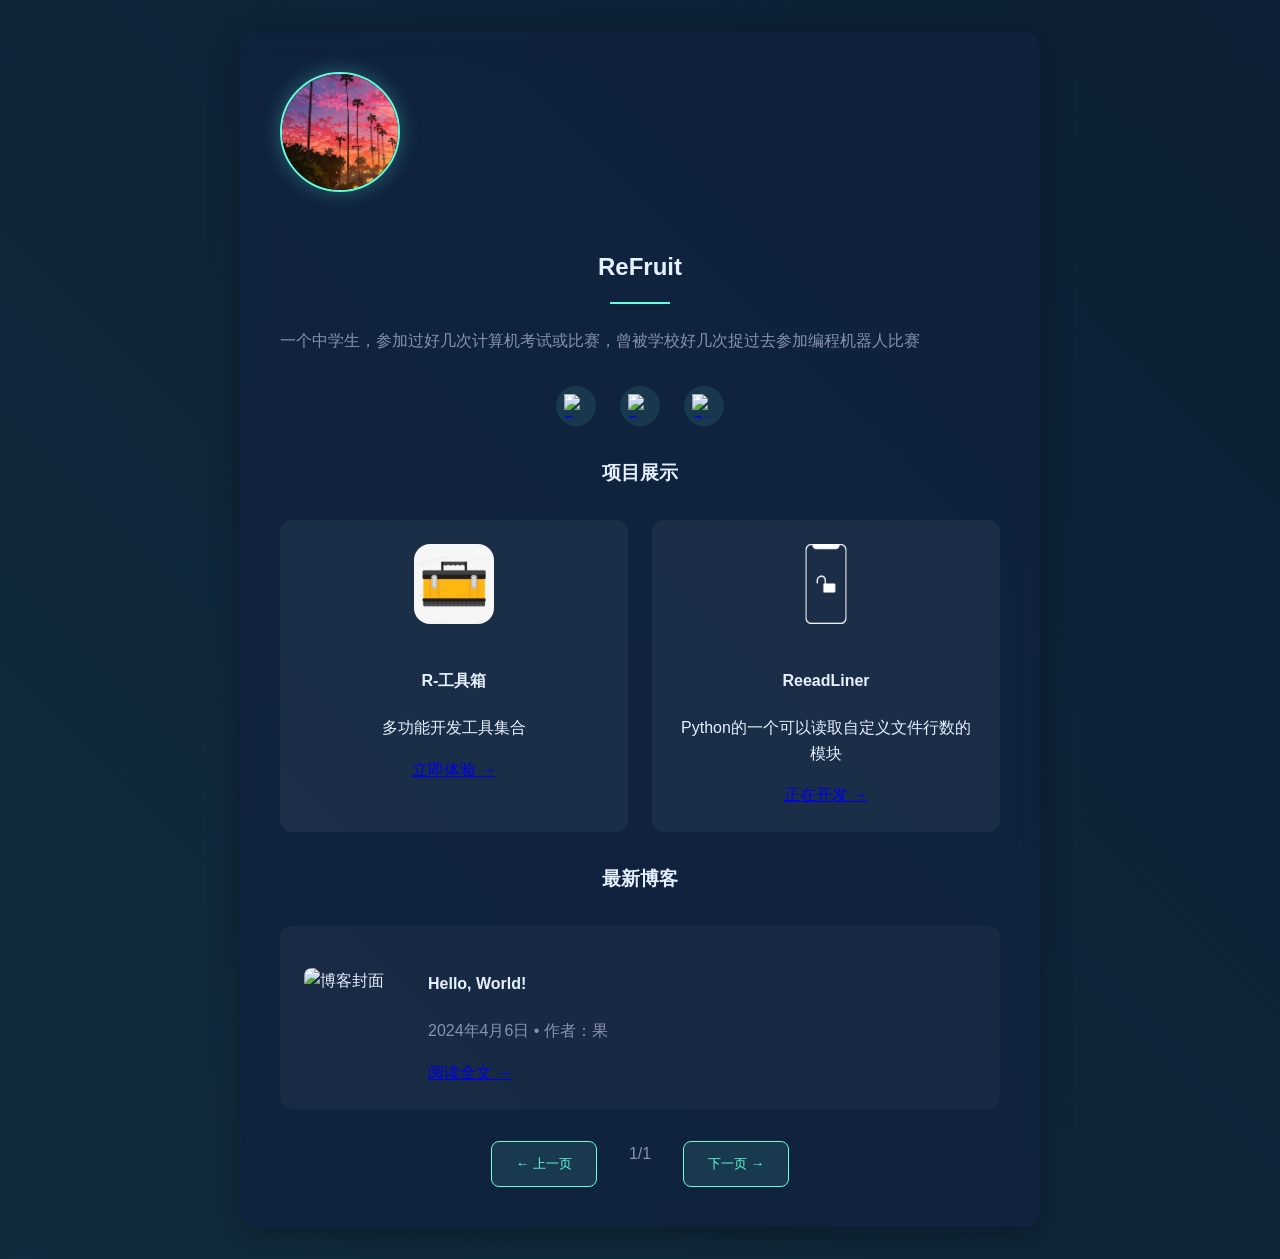
==== index.html @ 93308a5c "更新" ====
<!DOCTYPE html>
<html lang="zh">
<head>
    <meta charset="UTF-8">
    <meta name="viewport" content="width=device-width, initial-scale=1.0">
    <meta name="msvalidate.01" content="4A3F54712F39CA051D17E1973FB6A80A">
    <title>果的个人主页</title>
    
    <style>
        :root {
            --primary-color: #64ffda;
            --bg-color: #0a192f;
            --card-bg: rgba(17, 34, 64, 0.8);
            --text-primary: #e6f1ff;
            --text-secondary: #8892b0;
        }

        * {
            box-sizing: border-box;
            transition: all 0.3s ease;
        }

        body {
            margin: 0;
            min-height: 100vh;
            font-family: 'Noto Sans SC', sans-serif;
            background: var(--bg-color);
            color: var(--text-primary);
            line-height: 1.6;
            overflow-x: hidden;
        }

        .container {
            position: relative;
            min-height: 100vh;
            padding: 2rem;
            display: flex;
            justify-content: center;
            align-items: center;
        }

        .container::before {
            content: '';
            position: fixed;
            top: -50%;
            left: -50%;
            width: 200%;
            height: 200%;
            background: linear-gradient(45deg, 
                rgba(100,255,218,0.1) 0%, 
                rgba(100,255,218,0.05) 50%, 
                rgba(17,34,64,0.1) 100%);
            z-index: -1;
            animation: gradientRotate 20s linear infinite;
        }

        @keyframes gradientRotate {
            100% { transform: rotate(360deg); }
        }

        .content {
            background: var(--card-bg);
            backdrop-filter: blur(12px);
            border-radius: 16px;
            padding: 2.5rem;
            max-width: 800px;
            width: 100%;
            box-shadow: 0 8px 32px rgba(0,0,0,0.3);
            transform: translateY(0);
            opacity: 1;
            animation: contentEnter 0.6s cubic-bezier(0.4, 0, 0.2, 1);
        }

        @keyframes contentEnter {
            0% { transform: translateY(20px); opacity: 0; }
            100% { transform: translateY(0); opacity: 1; }
        }

        .logo {
            width: 120px;
            height: 120px;
            border-radius: 50%;
            margin: 0 auto 1.5rem;
            border: 2px solid var(--primary-color);
            box-shadow: 0 0 20px rgba(100,255,218,0.3);
            object-fit: cover;
        }

        h1, h2, h3 {
            text-align: center;
            margin: 1.5rem 0;
            font-weight: 700;
            position: relative;
        }

        h2::after {
            content: '';
            display: block;
            width: 60px;
            height: 2px;
            background: var(--primary-color);
            margin: 1rem auto;
        }

        .link-div {
            display: flex;
            justify-content: center;
            gap: 1.5rem;
            margin: 2rem 0;
        }

        .social-link {
            width: 40px;
            height: 40px;
            border-radius: 50%;
            background: rgba(100,255,218,0.1);
            display: flex;
            align-items: center;
            justify-content: center;
            position: relative;
            overflow: hidden;
        }

        .social-link:hover {
            transform: translateY(-3px);
            box-shadow: 0 4px 12px rgba(100,255,218,0.3);
        }

        .project-grid {
            display: grid;
            grid-template-columns: repeat(auto-fit, minmax(240px, 1fr));
            gap: 1.5rem;
            margin: 2rem 0;
        }

        .project-card {
            background: rgba(255,255,255,0.05);
            border-radius: 12px;
            padding: 1.5rem;
            text-align: center;
            position: relative;
            overflow: hidden;
        }

        .project-card:hover {
            transform: translateY(-5px);
            background: rgba(100,255,218,0.05);
        }

        .project-logo {
            width: 80px;
            height: 80px;
            border-radius: 16px;
            margin-bottom: 1rem;
            object-fit: cover;
        }

        .blog-container {
            display: grid;
            gap: 1.5rem;
            margin: 2rem 0;
        }

        .blog-card {
            background: rgba(255,255,255,0.03);
            border-radius: 12px;
            padding: 1.5rem;
            display: flex;
            gap: 1.5rem;
            align-items: center;
        }

        .blog-card:hover {
            transform: translateX(10px);
        }

        .pagination {
            display: flex;
            justify-content: center;
            gap: 1rem;
            margin-top: 2rem;
        }

        .page-btn {
            padding: 0.8rem 1.5rem;
            background: rgba(100,255,218,0.1);
            border: 1px solid var(--primary-color);
            border-radius: 8px;
            color: var(--primary-color);
            cursor: pointer;
        }

        .page-btn:hover:not(:disabled) {
            background: var(--primary-color);
            color: var(--bg-color);
        }

        @media (max-width: 768px) {
            .container {
                padding: 1rem;
            }
            
            .content {
                padding: 1.5rem;
            }
            
            .project-grid {
                grid-template-columns: 1fr;
            }
            
            .blog-card {
                flex-direction: column;
            }
        }
    </style>
</head>
<body>
<div class="container">
    <div class="content">
        <img class="logo" src="img1.png" alt="个人头像">
        <h2>ReFruit</h2>
        <p class="text-center" style="color: var(--text-secondary);">一个中学生，参加过好几次计算机考试或比赛，曾被学校好几次捉过去参加编程机器人比赛</p>
        
        <div class="link-div">
            <a href="https://space.bilibili.com/3494376982448554" target="_blank" rel="noopener noreferrer" class="social-link">
                <img src="https://www.bilibili.com/favicon.ico" alt="B站" style="width:24px;height:24px;">
            </a>
            <a href="https://space.bilibili.com/3494376982448554" target="_blank" rel="noopener noreferrer" class="social-link">
                <img src="https://www.bilibili.com/favicon.ico" alt="B站" style="width:24px;height:24px;">
            </a>
            <a href="https://gitee.com/pipa3288582557" target="_blank" rel="noopener noreferrer" class="social-link">
                <img src="http://classfruit.cn/image/gitee.png" alt="Gitee" style="width:24px;height:24px;">
            </a>
        </div>

        <h3>项目展示</h3>
        <div class="project-grid">
            <div class="project-card">
                <img class="project-logo" src="image/toolbox.jpg" alt="R-工具箱">
                <h4>R-工具箱</h4>
                <p>多功能开发工具集合</p>
                <a href="https://r-toolbox.rth1.xyz/" target="_blank" rel="noopener noreferrer" class="project-link">立即体验 →</a>
            </div>
            <!-- 重复其他项目卡片 -->
            <div class="project-card">
                <img class="project-logo" src="image/刷机解锁.png" alt="玩机">
                <h4>ReeadLiner</h4>
                <p>Python的一个可以读取自定义文件行数的模块</p>
                <a href="#" target="_blank" rel="noopener noreferrer" class="project-link">正在开发 →</a>
            </div>
        </div>

        <h3>最新博客</h3>
        <div class="blog-container">
            <div class="blog-card">
                <img src="PC_Bundle_Deluxe_Desktop.avif" alt="博客封面" style="width:100px;height:100px;border-radius:8px;">
                <div>
                    <h4>Hello, World!</h4>
                    <p style="color: var(--text-secondary);">2024年4月6日 • 作者：果</p>
                    <a href="#" class="read-more">阅读全文 →</a>
                </div>
            </div>
            <!-- 重复其他博客卡片 -->
        </div>

        <div class="pagination">
            <button class="page-btn" onclick="prevPage()">← 上一页</button>
            <span id="pageIndicator" style="color: var(--text-secondary); padding: 0 1rem;">1/3</span>
            <button class="page-btn" onclick="nextPage()">下一页 →</button>
        </div>
    </div>
</div>

<script>
    // 动态内容加载
    const projects = [
        {name: "R-工具箱", desc: "多功能开发工具集合", logo: "image/toolbox.jpg", link: "https://r-toolbox.rth1.xyz/"},
        // 其他项目数据
    ];

    const blogs = [
        {title: "Hello, World!", date: "2024/4/6", cover: "PC_Bundle_Deluxe_Desktop.avif"},
        // 其他博客数据
    ];

    // 分页逻辑优化
    let currentPage = 1;
    const itemsPerPage = 3;

    function updatePagination() {
        const totalPages = Math.ceil(blogs.length / itemsPerPage);
        document.getElementById('pageIndicator').textContent = `${currentPage}/${totalPages}`;
        // 动态更新显示内容
    }

    // 初始化
    document.addEventListener('DOMContentLoaded', () => {
        // 动态生成项目卡片和博客内容
        updatePagination();
    });

    // 交互增强
    document.querySelectorAll('a').forEach(link => {
        link.addEventListener('mouseover', () => {
            link.style.transform = 'translateX(5px)';
        });
        link.addEventListener('mouseout', () => {
            link.style.transform = 'none';
        });
    });
</script>
</body>
</html>
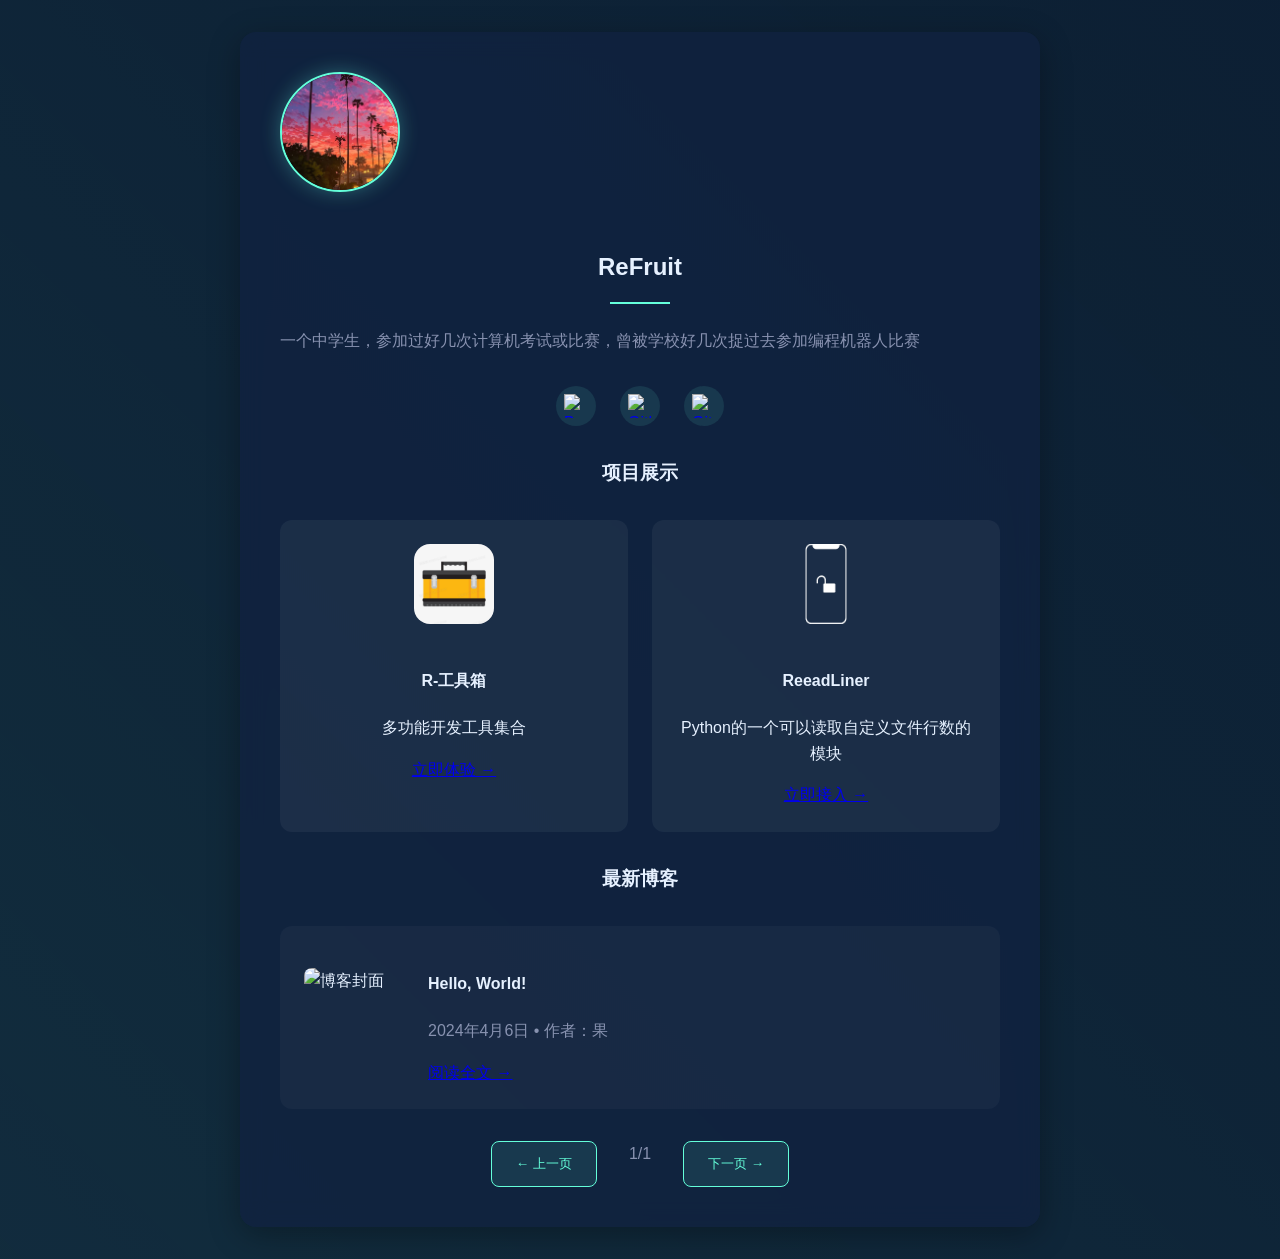
==== commit a6c00ac8: "跟新" ====
--- a/index.html
+++ b/index.html
@@ -225,8 +225,8 @@
             <a href="https://space.bilibili.com/3494376982448554" target="_blank" rel="noopener noreferrer" class="social-link">
                 <img src="https://www.bilibili.com/favicon.ico" alt="B站" style="width:24px;height:24px;">
             </a>
-            <a href="https://space.bilibili.com/3494376982448554" target="_blank" rel="noopener noreferrer" class="social-link">
-                <img src="https://www.bilibili.com/favicon.ico" alt="B站" style="width:24px;height:24px;">
+            <a href="https://github.com/fruit0730" target="_blank" rel="noopener noreferrer" class="social-link">
+                <img src="https://ts3.tc.mm.bing.net/th/id/ODF.bYAvaN8MCaSZfP0o7q_Z_w?w=32&h=32&qlt=90&pcl=fffffc&o=6&pid=1.2" alt="Github" style="width:24px;height:24px;">
             </a>
             <a href="https://gitee.com/pipa3288582557" target="_blank" rel="noopener noreferrer" class="social-link">
                 <img src="http://classfruit.cn/image/gitee.png" alt="Gitee" style="width:24px;height:24px;">
@@ -246,7 +246,7 @@
                 <img class="project-logo" src="image/刷机解锁.png" alt="玩机">
                 <h4>ReeadLiner</h4>
                 <p>Python的一个可以读取自定义文件行数的模块</p>
-                <a href="#" target="_blank" rel="noopener noreferrer" class="project-link">正在开发 →</a>
+                <a href="https://github.com/fruit0730/ReadLiner" target="_blank" rel="noopener noreferrer" class="project-link">立即接入 →</a>
             </div>
         </div>
 
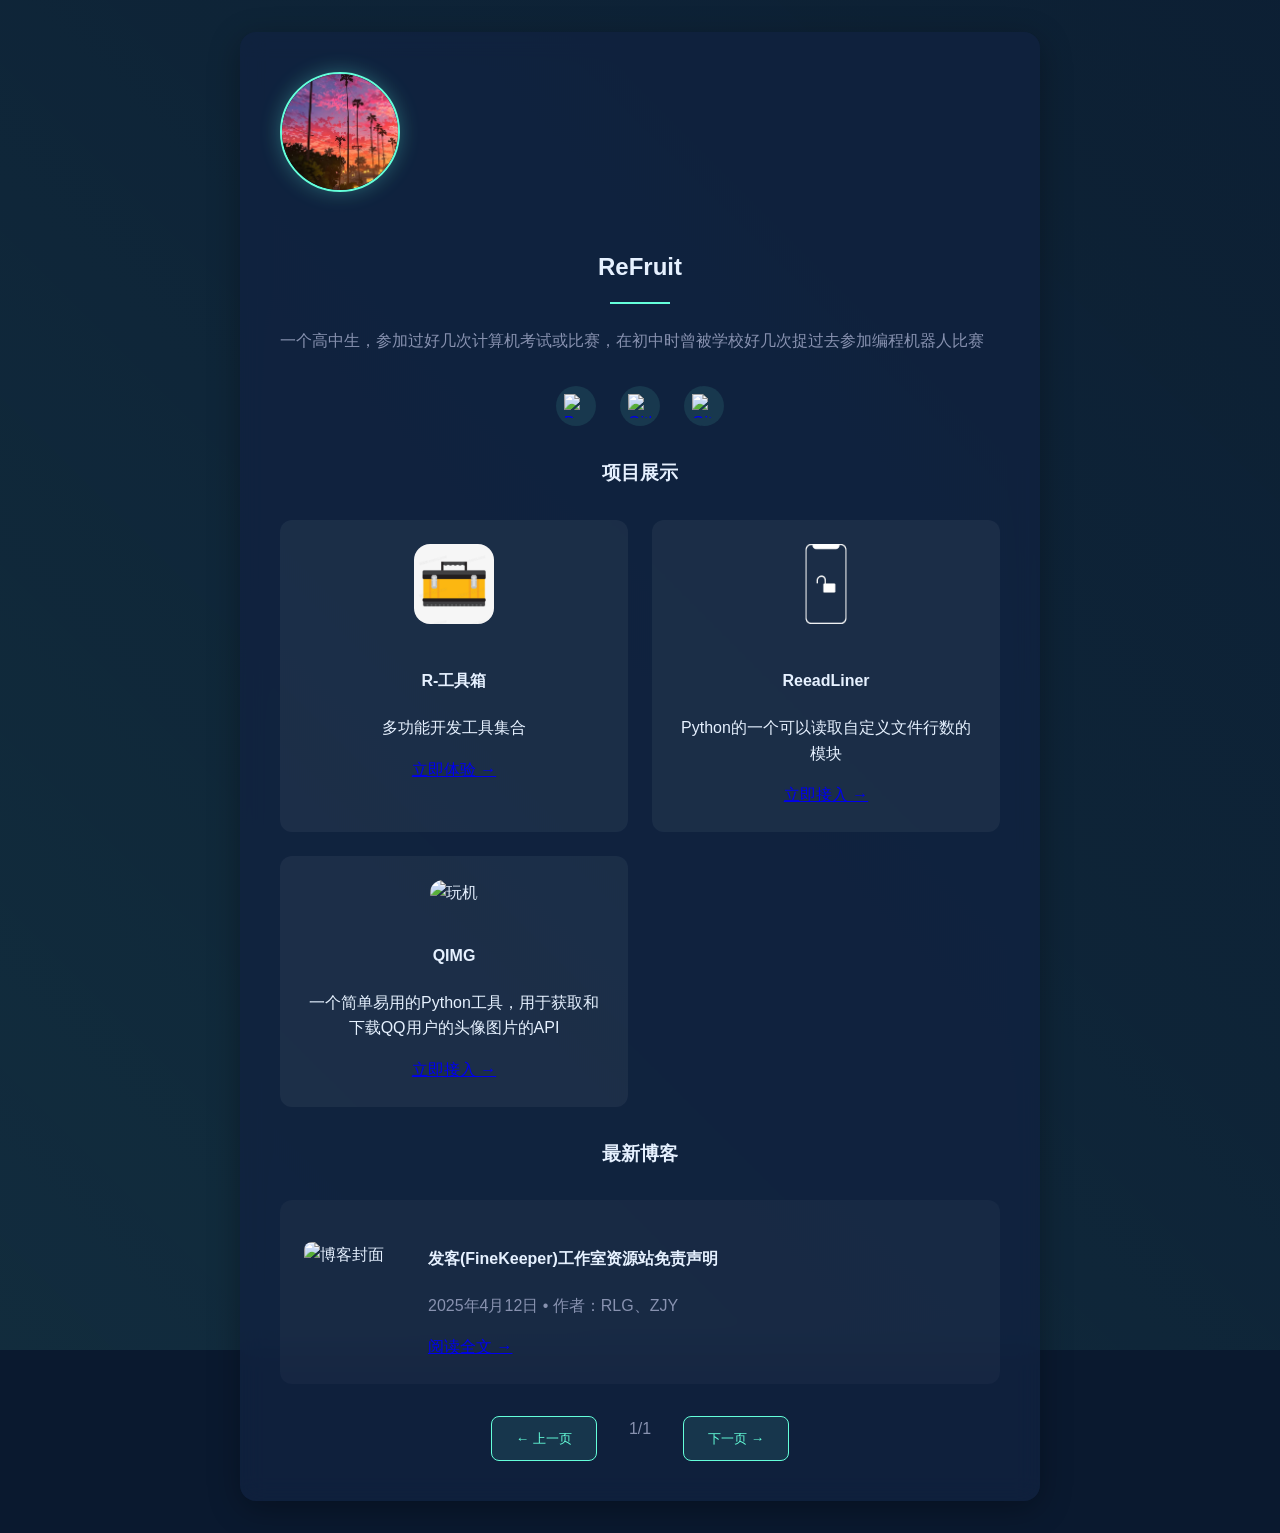
==== commit 3ef9a946: "更新" ====
--- a/index.html
+++ b/index.html
@@ -219,7 +219,7 @@
     <div class="content">
         <img class="logo" src="img1.png" alt="个人头像">
         <h2>ReFruit</h2>
-        <p class="text-center" style="color: var(--text-secondary);">一个中学生，参加过好几次计算机考试或比赛，曾被学校好几次捉过去参加编程机器人比赛</p>
+        <p class="text-center" style="color: var(--text-secondary);">一个高中生，参加过好几次计算机考试或比赛，在初中时曾被学校好几次捉过去参加编程机器人比赛</p>
         
         <div class="link-div">
             <a href="https://space.bilibili.com/3494376982448554" target="_blank" rel="noopener noreferrer" class="social-link">
@@ -248,6 +248,14 @@
                 <p>Python的一个可以读取自定义文件行数的模块</p>
                 <a href="https://github.com/fruit0730/ReadLiner" target="_blank" rel="noopener noreferrer" class="project-link">立即接入 →</a>
             </div>
+            <div class="project-card">
+                <img class="project-logo" src="image/QIMG.png" alt="玩机">
+                <h4>QIMG</h4>
+                <p>一个简单易用的Python工具，用于获取和下载QQ用户的头像图片的API</p>
+                <a href="https://github.com/fruit0730/QIMG/tree/master" target="_blank" rel="noopener noreferrer" class="project-link">立即接入 →</a>
+            </div>
+
+
         </div>
 
         <h3>最新博客</h3>
@@ -255,9 +263,9 @@
             <div class="blog-card">
                 <img src="PC_Bundle_Deluxe_Desktop.avif" alt="博客封面" style="width:100px;height:100px;border-radius:8px;">
                 <div>
-                    <h4>Hello, World!</h4>
-                    <p style="color: var(--text-secondary);">2024年4月6日 • 作者：果</p>
-                    <a href="#" class="read-more">阅读全文 →</a>
+                    <h4>发客(FineKeeper)工作室资源站免责声明</h4>
+                    <p style="color: var(--text-secondary);">2025年4月12日 • 作者：RLG、ZJY</p>
+                    <a href="blog/FineKeeperDisclaimer.html" class="read-more">阅读全文 →</a>
                 </div>
             </div>
             <!-- 重复其他博客卡片 -->
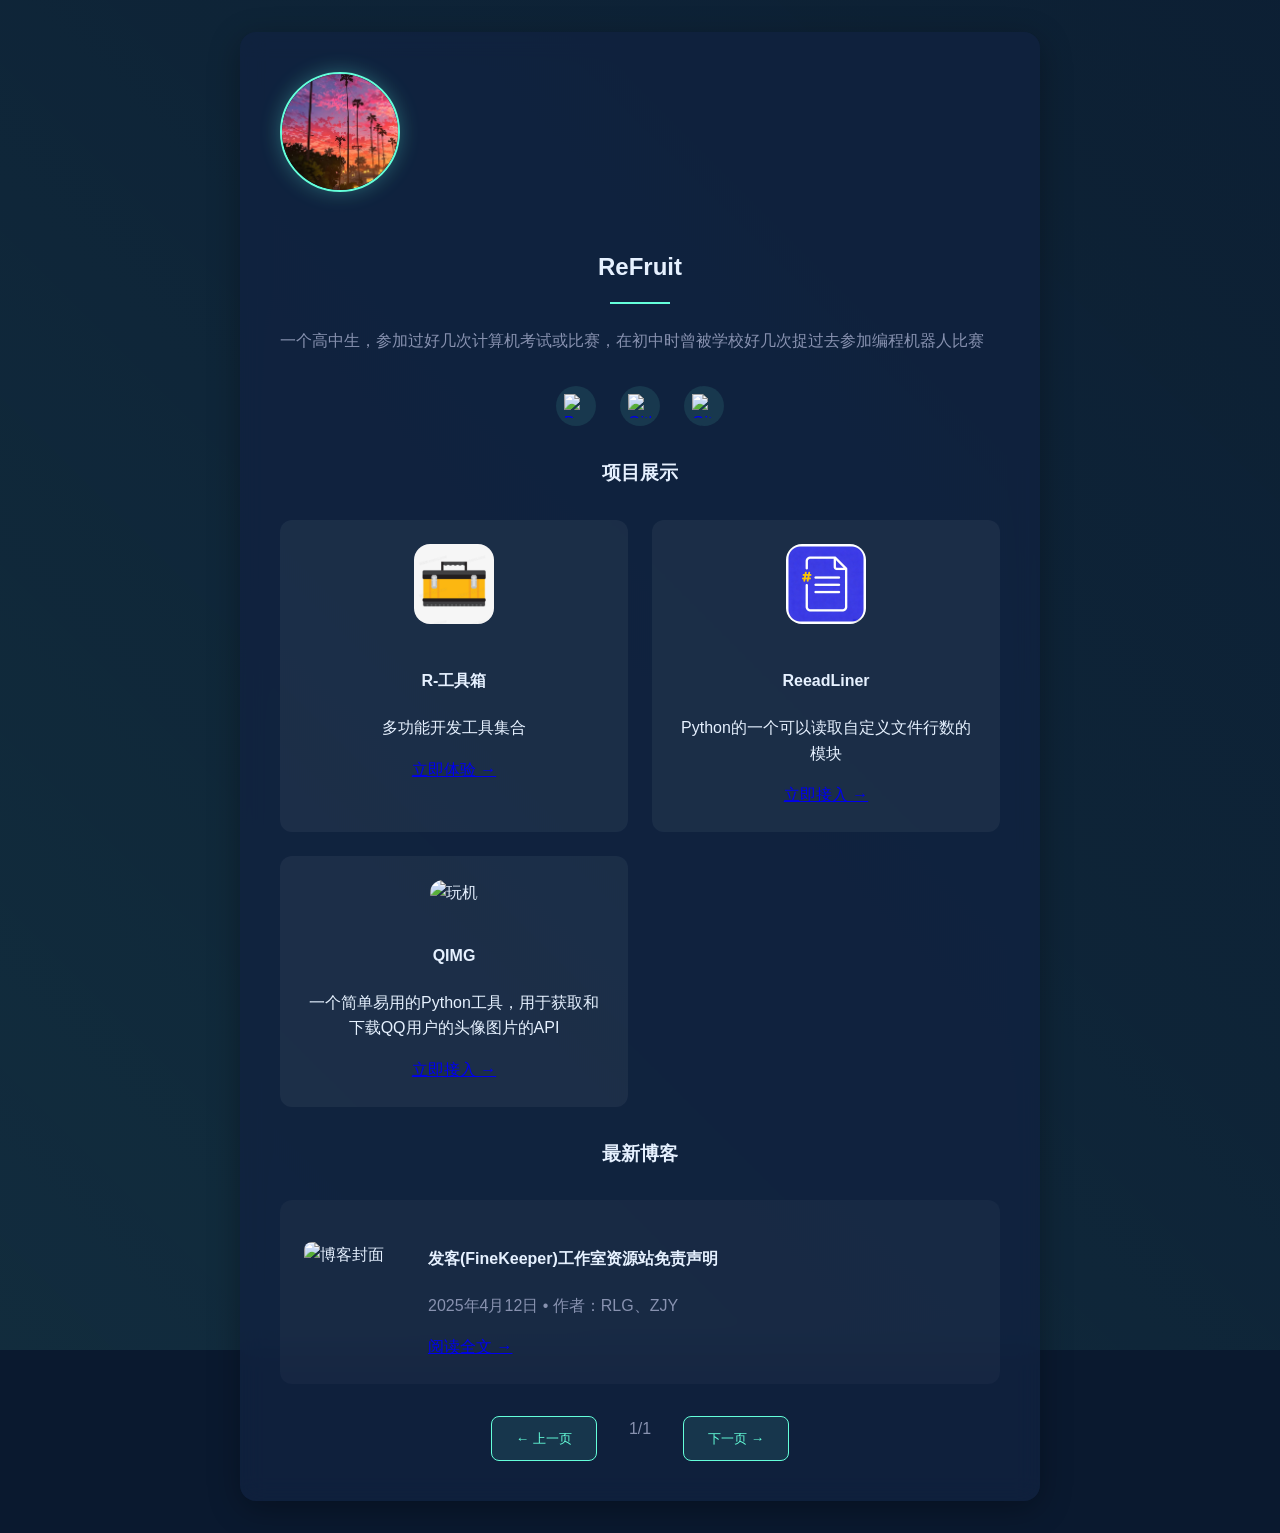
==== commit bfb7a461: "更新" ====
--- a/index.html
+++ b/index.html
@@ -243,7 +243,7 @@
             </div>
             <!-- 重复其他项目卡片 -->
             <div class="project-card">
-                <img class="project-logo" src="image/刷机解锁.png" alt="玩机">
+                <img class="project-logo" src="image/ReadLiner.png" alt="玩机">
                 <h4>ReeadLiner</h4>
                 <p>Python的一个可以读取自定义文件行数的模块</p>
                 <a href="https://github.com/fruit0730/ReadLiner" target="_blank" rel="noopener noreferrer" class="project-link">立即接入 →</a>
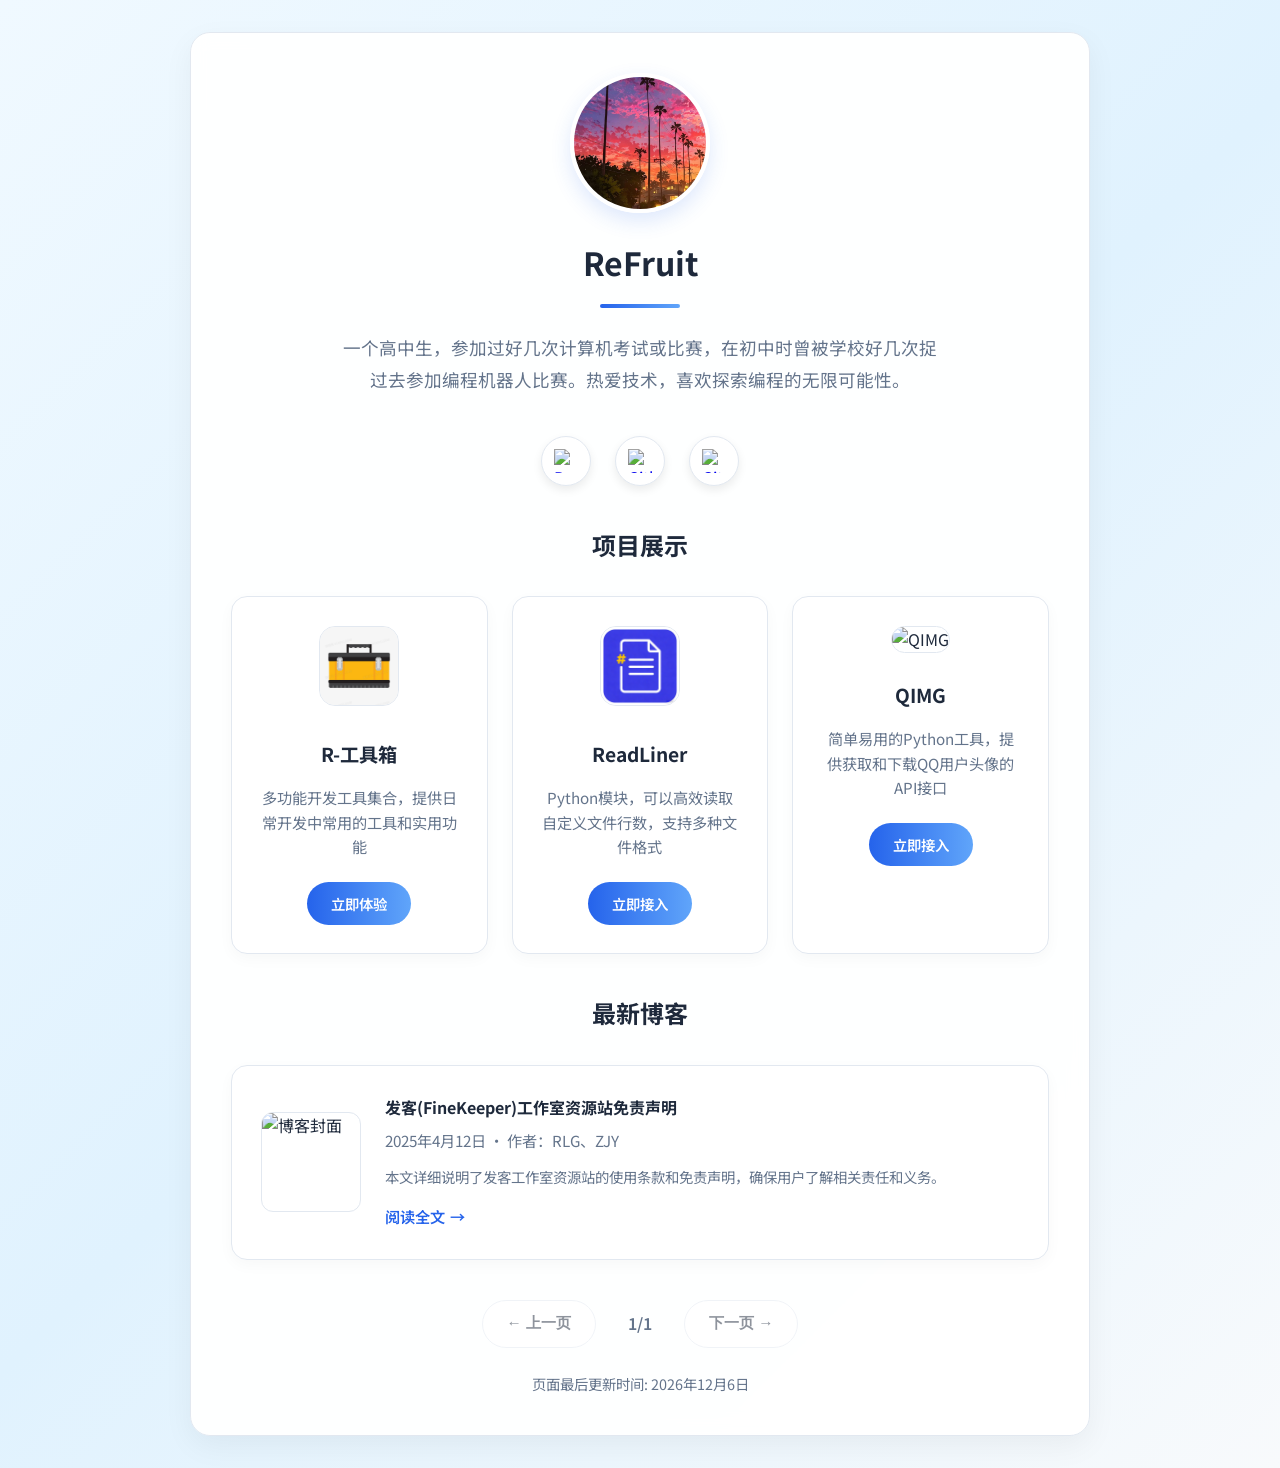
==== commit 341378a0: "大更新" ====
--- a/index.html
+++ b/index.html
@@ -6,13 +6,23 @@
     <meta name="msvalidate.01" content="4A3F54712F39CA051D17E1973FB6A80A">
     <title>果的个人主页</title>
     
+    <!-- 预加载关键资源 -->
+    <link rel="preload" href="https://fonts.googleapis.com/css2?family=Noto+Sans+SC:wght@400;500;600;700&display=swap" as="style">
+    <link rel="preconnect" href="https://fonts.gstatic.com" crossorigin>
+    
+    <!-- 内联关键CSS，避免阻塞渲染 -->
     <style>
         :root {
-            --primary-color: #64ffda;
-            --bg-color: #0a192f;
-            --card-bg: rgba(17, 34, 64, 0.8);
-            --text-primary: #e6f1ff;
-            --text-secondary: #8892b0;
+            --primary-color: #2563eb;
+            --primary-light: #60a5fa;
+            --bg-color: #f8fafc;
+            --card-bg: rgba(255, 255, 255, 0.95);
+            --text-primary: #1e293b;
+            --text-secondary: #64748b;
+            --border-color: #e2e8f0;
+            --shadow-color: rgba(0, 0, 0, 0.05);
+            --accent-color: #3b82f6;
+            --hover-bg: #f1f5f9;
         }
 
         * {
@@ -37,6 +47,7 @@
             display: flex;
             justify-content: center;
             align-items: center;
+            background: linear-gradient(135deg, #f0f9ff 0%, #e0f2fe 50%, #f8fafc 100%);
         }
 
         .container::before {
@@ -46,26 +57,25 @@
             left: -50%;
             width: 200%;
             height: 200%;
-            background: linear-gradient(45deg, 
-                rgba(100,255,218,0.1) 0%, 
-                rgba(100,255,218,0.05) 50%, 
-                rgba(17,34,64,0.1) 100%);
+            background: radial-gradient(circle, rgba(37, 99, 235, 0.05) 0%, rgba(255, 255, 255, 0) 70%);
             z-index: -1;
-            animation: gradientRotate 20s linear infinite;
-        }
-
-        @keyframes gradientRotate {
-            100% { transform: rotate(360deg); }
+            animation: gradientMove 20s ease-in-out infinite alternate;
+        }
+
+        @keyframes gradientMove {
+            0% { transform: translate(0, 0); }
+            100% { transform: translate(10%, 10%); }
         }
 
         .content {
             background: var(--card-bg);
-            backdrop-filter: blur(12px);
-            border-radius: 16px;
+            backdrop-filter: blur(10px);
+            border-radius: 20px;
             padding: 2.5rem;
-            max-width: 800px;
+            max-width: 900px;
             width: 100%;
-            box-shadow: 0 8px 32px rgba(0,0,0,0.3);
+            box-shadow: 0 10px 30px var(--shadow-color);
+            border: 1px solid var(--border-color);
             transform: translateY(0);
             opacity: 1;
             animation: contentEnter 0.6s cubic-bezier(0.4, 0, 0.2, 1);
@@ -77,82 +87,148 @@
         }
 
         .logo {
-            width: 120px;
-            height: 120px;
+            width: 140px;
+            height: 140px;
             border-radius: 50%;
             margin: 0 auto 1.5rem;
-            border: 2px solid var(--primary-color);
-            box-shadow: 0 0 20px rgba(100,255,218,0.3);
+            border: 4px solid white;
+            box-shadow: 0 8px 20px rgba(37, 99, 235, 0.15);
             object-fit: cover;
-        }
-
-        h1, h2, h3 {
-            text-align: center;
+            display: block;
+        }
+
+        h1, h2, h3, h4 {
             margin: 1.5rem 0;
             font-weight: 700;
             position: relative;
+            color: var(--text-primary);
+        }
+
+        h2 {
+            text-align: center;
+            font-size: 2rem;
+            margin-top: 0.5rem;
         }
 
         h2::after {
             content: '';
             display: block;
-            width: 60px;
-            height: 2px;
-            background: var(--primary-color);
+            width: 80px;
+            height: 4px;
+            background: linear-gradient(90deg, var(--primary-color), var(--primary-light));
             margin: 1rem auto;
+            border-radius: 2px;
+        }
+
+        h3 {
+            text-align: center;
+            font-size: 1.5rem;
+            margin-top: 2.5rem;
+            color: var(--text-primary);
+        }
+
+        .text-center {
+            text-align: center;
+            color: var(--text-secondary);
+            font-size: 1.1rem;
+            line-height: 1.8;
+            max-width: 600px;
+            margin: 0 auto 1.5rem;
         }
 
         .link-div {
             display: flex;
             justify-content: center;
             gap: 1.5rem;
-            margin: 2rem 0;
+            margin: 2.5rem 0;
         }
 
         .social-link {
-            width: 40px;
-            height: 40px;
+            width: 50px;
+            height: 50px;
             border-radius: 50%;
-            background: rgba(100,255,218,0.1);
+            background: white;
             display: flex;
             align-items: center;
             justify-content: center;
             position: relative;
             overflow: hidden;
+            box-shadow: 0 4px 10px rgba(0, 0, 0, 0.08);
+            border: 1px solid var(--border-color);
         }
 
         .social-link:hover {
-            transform: translateY(-3px);
-            box-shadow: 0 4px 12px rgba(100,255,218,0.3);
+            transform: translateY(-5px);
+            box-shadow: 0 8px 20px rgba(37, 99, 235, 0.2);
+            background: var(--primary-color);
+        }
+
+        .social-link:hover img {
+            filter: brightness(0) invert(1);
         }
 
         .project-grid {
             display: grid;
-            grid-template-columns: repeat(auto-fit, minmax(240px, 1fr));
+            grid-template-columns: repeat(auto-fit, minmax(250px, 1fr));
             gap: 1.5rem;
             margin: 2rem 0;
         }
 
         .project-card {
-            background: rgba(255,255,255,0.05);
-            border-radius: 12px;
-            padding: 1.5rem;
+            background: white;
+            border-radius: 16px;
+            padding: 1.8rem;
             text-align: center;
             position: relative;
             overflow: hidden;
+            border: 1px solid var(--border-color);
+            box-shadow: 0 5px 15px rgba(0, 0, 0, 0.03);
+            transition: all 0.3s ease;
         }
 
         .project-card:hover {
-            transform: translateY(-5px);
-            background: rgba(100,255,218,0.05);
+            transform: translateY(-8px);
+            box-shadow: 0 12px 25px rgba(37, 99, 235, 0.15);
+            border-color: var(--primary-light);
         }
 
         .project-logo {
             width: 80px;
             height: 80px;
             border-radius: 16px;
-            margin-bottom: 1rem;
+            margin-bottom: 1.2rem;
             object-fit: cover;
+            border: 1px solid var(--border-color);
+        }
+
+        .project-card h4 {
+            margin: 0.5rem 0;
+            color: var(--text-primary);
+            font-size: 1.2rem;
+        }
+
+        .project-card p {
+            color: var(--text-secondary);
+            font-size: 0.95rem;
+            margin-bottom: 1.5rem;
+            min-height: 3em;
+        }
+
+        .project-link {
+            display: inline-block;
+            padding: 0.6rem 1.5rem;
+            background: linear-gradient(90deg, var(--primary-color), var(--primary-light));
+            color: white;
+            text-decoration: none;
+            border-radius: 50px;
+            font-weight: 600;
+            font-size: 0.9rem;
+            transition: all 0.3s ease;
+        }
+
+        .project-link:hover {
+            transform: translateY(-2px);
+            box-shadow: 0 5px 15px rgba(37, 99, 235, 0.3);
         }
 
         .blog-container {
@@ -162,37 +238,96 @@
         }
 
         .blog-card {
-            background: rgba(255,255,255,0.03);
-            border-radius: 12px;
-            padding: 1.5rem;
+            background: white;
+            border-radius: 16px;
+            padding: 1.8rem;
             display: flex;
             gap: 1.5rem;
             align-items: center;
+            border: 1px solid var(--border-color);
+            box-shadow: 0 5px 15px rgba(0, 0, 0, 0.03);
+            transition: all 0.3s ease;
         }
 
         .blog-card:hover {
-            transform: translateX(10px);
+            transform: translateX(8px);
+            box-shadow: 0 10px 25px rgba(0, 0, 0, 0.08);
+            border-color: var(--primary-light);
+        }
+
+        .blog-card img {
+            width: 100px;
+            height: 100px;
+            border-radius: 12px;
+            object-fit: cover;
+            border: 1px solid var(--border-color);
+        }
+
+        .blog-card h4 {
+            margin: 0 0 0.5rem 0;
+            color: var(--text-primary);
+        }
+
+        .blog-card p {
+            color: var(--text-secondary);
+            margin: 0 0 1rem 0;
+            font-size: 0.95rem;
+        }
+
+        .read-more {
+            color: var(--primary-color);
+            text-decoration: none;
+            font-weight: 600;
+            font-size: 0.95rem;
+            display: inline-flex;
+            align-items: center;
+        }
+
+        .read-more:hover {
+            color: var(--primary-light);
+        }
+
+        .read-more::after {
+            content: '→';
+            margin-left: 5px;
+            transition: transform 0.3s ease;
+        }
+
+        .read-more:hover::after {
+            transform: translateX(5px);
         }
 
         .pagination {
             display: flex;
             justify-content: center;
+            align-items: center;
             gap: 1rem;
-            margin-top: 2rem;
+            margin-top: 2.5rem;
         }
 
         .page-btn {
             padding: 0.8rem 1.5rem;
-            background: rgba(100,255,218,0.1);
-            border: 1px solid var(--primary-color);
-            border-radius: 8px;
-            color: var(--primary-color);
+            background: white;
+            border: 1px solid var(--border-color);
+            border-radius: 50px;
+            color: var(--text-primary);
             cursor: pointer;
+            font-weight: 600;
+            font-size: 0.95rem;
+            transition: all 0.3s ease;
         }
 
         .page-btn:hover:not(:disabled) {
             background: var(--primary-color);
-            color: var(--bg-color);
+            color: white;
+            border-color: var(--primary-color);
+            transform: translateY(-2px);
+            box-shadow: 0 5px 15px rgba(37, 99, 235, 0.2);
+        }
+
+        .page-btn:disabled {
+            opacity: 0.5;
+            cursor: not-allowed;
         }
 
         @media (max-width: 768px) {
@@ -201,7 +336,8 @@
             }
             
             .content {
-                padding: 1.5rem;
+                padding: 1.8rem;
+                border-radius: 16px;
             }
             
             .project-grid {
@@ -210,111 +346,194 @@
             
             .blog-card {
                 flex-direction: column;
-            }
+                text-align: center;
+            }
+            
+            .logo {
+                width: 120px;
+                height: 120px;
+            }
+            
+            h2 {
+                font-size: 1.7rem;
+            }
+            
+            h3 {
+                font-size: 1.3rem;
+            }
+        }
+
+        /* 自定义滚动条 */
+        ::-webkit-scrollbar {
+            width: 8px;
+        }
+
+        ::-webkit-scrollbar-track {
+            background: #f1f5f9;
+        }
+
+        ::-webkit-scrollbar-thumb {
+            background: var(--primary-light);
+            border-radius: 4px;
+        }
+
+        ::-webkit-scrollbar-thumb:hover {
+            background: var(--primary-color);
         }
     </style>
+    
+    <!-- 异步加载字体 -->
+    <link rel="stylesheet" href="https://fonts.googleapis.com/css2?family=Noto+Sans+SC:wght@400;500;600;700&display=swap" media="print" onload="this.media='all'">
+    
+    <!-- 图片预加载 -->
+    <link rel="preload" as="image" href="img1.png">
+    <link rel="preload" as="image" href="image/toolbox.jpg">
+    <link rel="preload" as="image" href="image/ReadLiner.png">
+    <link rel="preload" as="image" href="image/QIMG.png">
 </head>
 <body>
 <div class="container">
     <div class="content">
-        <img class="logo" src="img1.png" alt="个人头像">
+        <!-- 懒加载头像图片 -->
+        <img class="logo" src="img1.png" alt="个人头像" loading="lazy">
         <h2>ReFruit</h2>
-        <p class="text-center" style="color: var(--text-secondary);">一个高中生，参加过好几次计算机考试或比赛，在初中时曾被学校好几次捉过去参加编程机器人比赛</p>
+        <p class="text-center">一个高中生，参加过好几次计算机考试或比赛，在初中时曾被学校好几次捉过去参加编程机器人比赛。热爱技术，喜欢探索编程的无限可能性。</p>
         
         <div class="link-div">
             <a href="https://space.bilibili.com/3494376982448554" target="_blank" rel="noopener noreferrer" class="social-link">
-                <img src="https://www.bilibili.com/favicon.ico" alt="B站" style="width:24px;height:24px;">
+                <img src="https://www.bilibili.com/favicon.ico" alt="B站" style="width:24px;height:24px;" loading="lazy">
             </a>
             <a href="https://github.com/fruit0730" target="_blank" rel="noopener noreferrer" class="social-link">
-                <img src="https://ts3.tc.mm.bing.net/th/id/ODF.bYAvaN8MCaSZfP0o7q_Z_w?w=32&h=32&qlt=90&pcl=fffffc&o=6&pid=1.2" alt="Github" style="width:24px;height:24px;">
+                <img src="https://github.githubassets.com/favicons/favicon-dark.png" alt="Github" style="width:24px;height:24px;" loading="lazy">
             </a>
             <a href="https://gitee.com/pipa3288582557" target="_blank" rel="noopener noreferrer" class="social-link">
-                <img src="http://classfruit.cn/image/gitee.png" alt="Gitee" style="width:24px;height:24px;">
+                <img src="https://gitee.com/favicon.ico" alt="Gitee" style="width:24px;height:24px;" loading="lazy">
             </a>
         </div>
 
         <h3>项目展示</h3>
         <div class="project-grid">
             <div class="project-card">
-                <img class="project-logo" src="image/toolbox.jpg" alt="R-工具箱">
+                <img class="project-logo" src="image/toolbox.jpg" alt="R-工具箱" loading="lazy">
                 <h4>R-工具箱</h4>
-                <p>多功能开发工具集合</p>
-                <a href="https://r-toolbox.rth1.xyz/" target="_blank" rel="noopener noreferrer" class="project-link">立即体验 →</a>
-            </div>
-            <!-- 重复其他项目卡片 -->
-            <div class="project-card">
-                <img class="project-logo" src="image/ReadLiner.png" alt="玩机">
-                <h4>ReeadLiner</h4>
-                <p>Python的一个可以读取自定义文件行数的模块</p>
-                <a href="https://github.com/fruit0730/ReadLiner" target="_blank" rel="noopener noreferrer" class="project-link">立即接入 →</a>
+                <p>多功能开发工具集合，提供日常开发中常用的工具和实用功能</p>
+                <a href="https://r-toolbox.rth1.xyz/" target="_blank" rel="noopener noreferrer" class="project-link">立即体验</a>
             </div>
             <div class="project-card">
-                <img class="project-logo" src="image/QIMG.png" alt="玩机">
+                <img class="project-logo" src="image/ReadLiner.png" alt="ReadLiner" loading="lazy">
+                <h4>ReadLiner</h4>
+                <p>Python模块，可以高效读取自定义文件行数，支持多种文件格式</p>
+                <a href="https://github.com/fruit0730/ReadLiner" target="_blank" rel="noopener noreferrer" class="project-link">立即接入</a>
+            </div>
+            <div class="project-card">
+                <img class="project-logo" src="image/QIMG.png" alt="QIMG" loading="lazy">
                 <h4>QIMG</h4>
-                <p>一个简单易用的Python工具，用于获取和下载QQ用户的头像图片的API</p>
-                <a href="https://github.com/fruit0730/QIMG/tree/master" target="_blank" rel="noopener noreferrer" class="project-link">立即接入 →</a>
+                <p>简单易用的Python工具，提供获取和下载QQ用户头像的API接口</p>
+                <a href="https://github.com/fruit0730/QIMG/tree/master" target="_blank" rel="noopener noreferrer" class="project-link">立即接入</a>
             </div>
-
-
         </div>
 
         <h3>最新博客</h3>
         <div class="blog-container">
             <div class="blog-card">
-                <img src="PC_Bundle_Deluxe_Desktop.avif" alt="博客封面" style="width:100px;height:100px;border-radius:8px;">
+                <img src="PC_Bundle_Deluxe_Desktop.avif" alt="博客封面" loading="lazy">
                 <div>
                     <h4>发客(FineKeeper)工作室资源站免责声明</h4>
-                    <p style="color: var(--text-secondary);">2025年4月12日 • 作者：RLG、ZJY</p>
-                    <a href="blog/FineKeeperDisclaimer.html" class="read-more">阅读全文 →</a>
+                    <p style="color: var(--text-secondary); margin-bottom: 0.8rem;">2025年4月12日 • 作者：RLG、ZJY</p>
+                    <p style="color: var(--text-secondary); font-size: 0.9rem;">本文详细说明了发客工作室资源站的使用条款和免责声明，确保用户了解相关责任和义务。</p>
+                    <a href="blog/FineKeeperDisclaimer.html" class="read-more">阅读全文</a>
                 </div>
             </div>
-            <!-- 重复其他博客卡片 -->
+            <!-- 可以添加更多博客卡片 -->
         </div>
 
         <div class="pagination">
-            <button class="page-btn" onclick="prevPage()">← 上一页</button>
-            <span id="pageIndicator" style="color: var(--text-secondary); padding: 0 1rem;">1/3</span>
-            <button class="page-btn" onclick="nextPage()">下一页 →</button>
+            <button class="page-btn" onclick="prevPage()" id="prevBtn">← 上一页</button>
+            <span id="pageIndicator" style="color: var(--text-secondary); padding: 0 1rem; font-weight: 600;">1/3</span>
+            <button class="page-btn" onclick="nextPage()" id="nextBtn">下一页 →</button>
         </div>
     </div>
 </div>
 
+<!-- 将脚本放在 body 末尾，避免阻塞渲染 -->
 <script>
-    // 动态内容加载
-    const projects = [
-        {name: "R-工具箱", desc: "多功能开发工具集合", logo: "image/toolbox.jpg", link: "https://r-toolbox.rth1.xyz/"},
-        // 其他项目数据
-    ];
-
-    const blogs = [
-        {title: "Hello, World!", date: "2024/4/6", cover: "PC_Bundle_Deluxe_Desktop.avif"},
-        // 其他博客数据
-    ];
-
     // 分页逻辑优化
     let currentPage = 1;
     const itemsPerPage = 3;
+    const blogs = [
+        {title: "发客(FineKeeper)工作室资源站免责声明", date: "2025年4月12日", cover: "PC_Bundle_Deluxe_Desktop.avif", link: "blog/FineKeeperDisclaimer.html"},
+        // 可以添加更多博客数据
+    ];
 
     function updatePagination() {
-        const totalPages = Math.ceil(blogs.length / itemsPerPage);
+        const totalPages = Math.ceil(blogs.length / itemsPerPage) || 1;
         document.getElementById('pageIndicator').textContent = `${currentPage}/${totalPages}`;
-        // 动态更新显示内容
+        
+        const prevBtn = document.getElementById('prevBtn');
+        const nextBtn = document.getElementById('nextBtn');
+        
+        prevBtn.disabled = currentPage === 1;
+        nextBtn.disabled = currentPage === totalPages;
     }
 
-    // 初始化
+    function prevPage() {
+        if (currentPage > 1) {
+            currentPage--;
+            updatePagination();
+        }
+    }
+
+    function nextPage() {
+        const totalPages = Math.ceil(blogs.length / itemsPerPage) || 1;
+        if (currentPage < totalPages) {
+            currentPage++;
+            updatePagination();
+        }
+    }
+
+    // 初始化分页
     document.addEventListener('DOMContentLoaded', () => {
-        // 动态生成项目卡片和博客内容
         updatePagination();
+        
+        // 延迟加载非关键交互
+        requestAnimationFrame(() => {
+            // 为卡片添加悬停效果
+            document.querySelectorAll('.project-card, .blog-card').forEach(card => {
+                card.addEventListener('mouseenter', () => {
+                    card.style.zIndex = '10';
+                });
+                card.addEventListener('mouseleave', () => {
+                    card.style.zIndex = '1';
+                });
+            });
+            
+            // 为所有链接添加平滑滚动
+            document.querySelectorAll('a[href^="#"]').forEach(anchor => {
+                anchor.addEventListener('click', function(e) {
+                    e.preventDefault();
+                    const targetId = this.getAttribute('href');
+                    if(targetId === '#') return;
+                    
+                    const targetElement = document.querySelector(targetId);
+                    if(targetElement) {
+                        window.scrollTo({
+                            top: targetElement.offsetTop - 100,
+                            behavior: 'smooth'
+                        });
+                    }
+                });
+            });
+        });
     });
-
-    // 交互增强
-    document.querySelectorAll('a').forEach(link => {
-        link.addEventListener('mouseover', () => {
-            link.style.transform = 'translateX(5px)';
-        });
-        link.addEventListener('mouseout', () => {
-            link.style.transform = 'none';
-        });
+    
+    // 动态更新页面访问时间
+    window.addEventListener('load', () => {
+        const now = new Date();
+        const options = { year: 'numeric', month: 'long', day: 'numeric' };
+        const timeElement = document.createElement('div');
+        timeElement.style.cssText = 'text-align: center; color: var(--text-secondary); margin-top: 1.5rem; font-size: 0.9rem;';
+        timeElement.textContent = `页面最后更新时间: ${now.toLocaleDateString('zh-CN', options)}`;
+        document.querySelector('.content').appendChild(timeElement);
     });
 </script>
 </body>
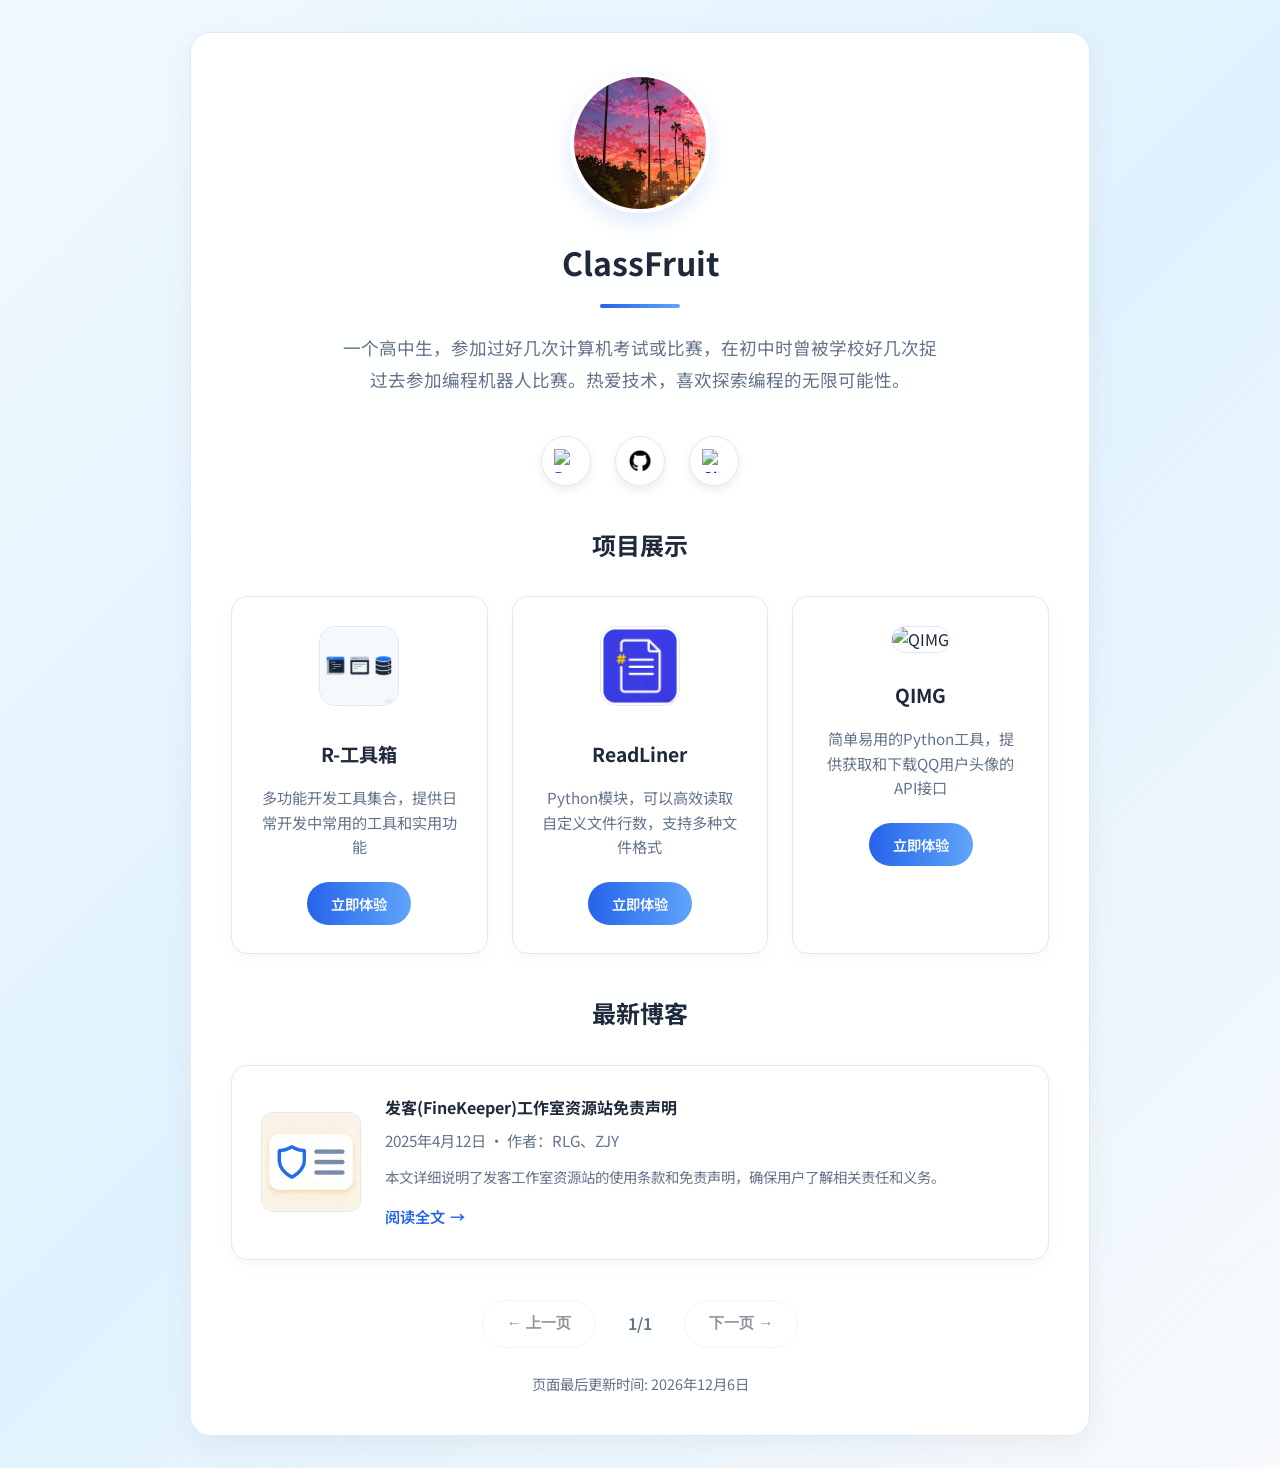
==== commit 7ad5353d: "更新" ====
--- a/index.html
+++ b/index.html
@@ -396,7 +396,7 @@
     <div class="content">
         <!-- 懒加载头像图片 -->
         <img class="logo" src="img1.png" alt="个人头像" loading="lazy">
-        <h2>ReFruit</h2>
+        <h2>ClassFruit</h2>
         <p class="text-center">一个高中生，参加过好几次计算机考试或比赛，在初中时曾被学校好几次捉过去参加编程机器人比赛。热爱技术，喜欢探索编程的无限可能性。</p>
         
         <div class="link-div">
@@ -404,7 +404,7 @@
                 <img src="https://www.bilibili.com/favicon.ico" alt="B站" style="width:24px;height:24px;" loading="lazy">
             </a>
             <a href="https://github.com/fruit0730" target="_blank" rel="noopener noreferrer" class="social-link">
-                <img src="https://github.githubassets.com/favicons/favicon-dark.png" alt="Github" style="width:24px;height:24px;" loading="lazy">
+                <img src="/image/GitHub.png" alt="Github" style="width:24px;height:24px;" loading="lazy">
             </a>
             <a href="https://gitee.com/pipa3288582557" target="_blank" rel="noopener noreferrer" class="social-link">
                 <img src="https://gitee.com/favicon.ico" alt="Gitee" style="width:24px;height:24px;" loading="lazy">
@@ -414,7 +414,7 @@
         <h3>项目展示</h3>
         <div class="project-grid">
             <div class="project-card">
-                <img class="project-logo" src="image/toolbox.jpg" alt="R-工具箱" loading="lazy">
+                <img class="project-logo" src="image/toolbox.png" alt="R-工具箱" loading="lazy">
                 <h4>R-工具箱</h4>
                 <p>多功能开发工具集合，提供日常开发中常用的工具和实用功能</p>
                 <a href="https://r-toolbox.rth1.xyz/" target="_blank" rel="noopener noreferrer" class="project-link">立即体验</a>
@@ -423,20 +423,20 @@
                 <img class="project-logo" src="image/ReadLiner.png" alt="ReadLiner" loading="lazy">
                 <h4>ReadLiner</h4>
                 <p>Python模块，可以高效读取自定义文件行数，支持多种文件格式</p>
-                <a href="https://github.com/fruit0730/ReadLiner" target="_blank" rel="noopener noreferrer" class="project-link">立即接入</a>
+                <a href="https://github.com/fruit0730/ReadLiner" target="_blank" rel="noopener noreferrer" class="project-link">立即体验</a>
             </div>
             <div class="project-card">
                 <img class="project-logo" src="image/QIMG.png" alt="QIMG" loading="lazy">
                 <h4>QIMG</h4>
                 <p>简单易用的Python工具，提供获取和下载QQ用户头像的API接口</p>
-                <a href="https://github.com/fruit0730/QIMG/tree/master" target="_blank" rel="noopener noreferrer" class="project-link">立即接入</a>
+                <a href="https://github.com/fruit0730/QIMG/tree/master" target="_blank" rel="noopener noreferrer" class="project-link">立即体验</a>
             </div>
         </div>
 
         <h3>最新博客</h3>
         <div class="blog-container">
             <div class="blog-card">
-                <img src="PC_Bundle_Deluxe_Desktop.avif" alt="博客封面" loading="lazy">
+                <img src="blog/image/FineKeeperDisclaimer.png" alt="博客封面" loading="lazy">
                 <div>
                     <h4>发客(FineKeeper)工作室资源站免责声明</h4>
                     <p style="color: var(--text-secondary); margin-bottom: 0.8rem;">2025年4月12日 • 作者：RLG、ZJY</p>
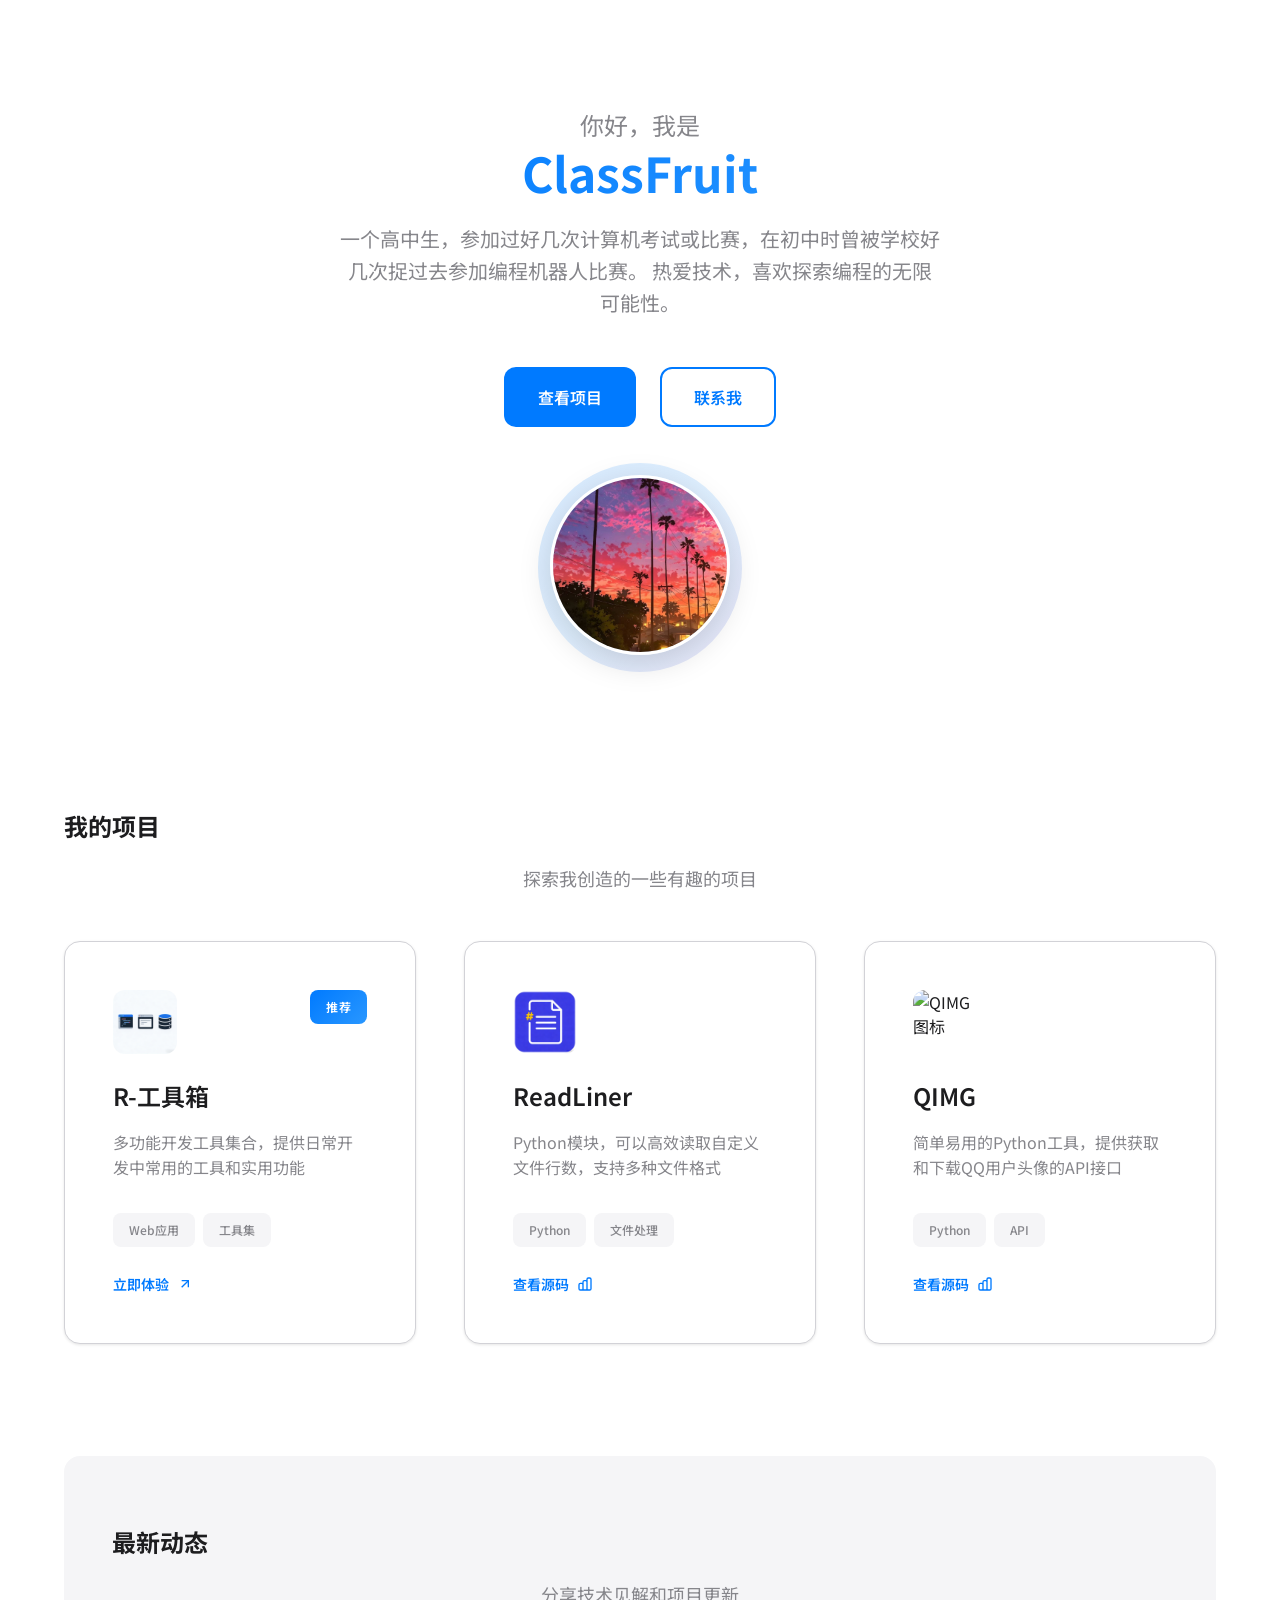
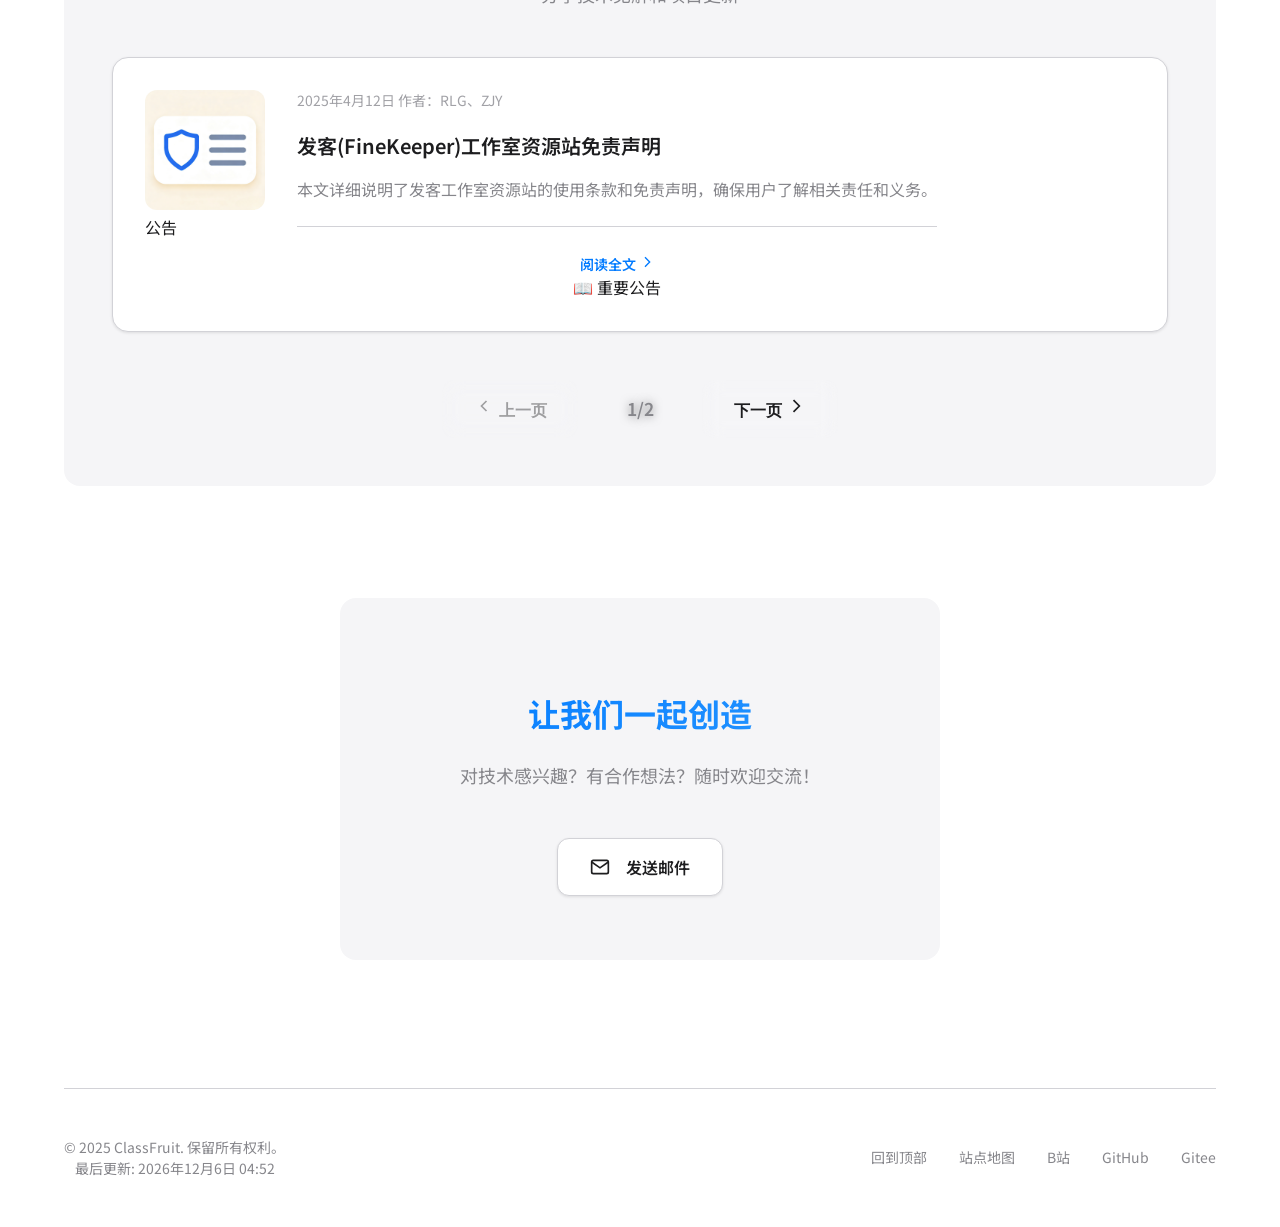
==== commit 7a4b5698: "更新 Co-authored-by: Copilot <copilot@github.com>" ====
--- a/index.html
+++ b/index.html
@@ -1,540 +1,286 @@
 <!DOCTYPE html>
-<html lang="zh">
+<html lang="zh-CN">
 <head>
     <meta charset="UTF-8">
     <meta name="viewport" content="width=device-width, initial-scale=1.0">
+    <meta name="description" content="果的个人主页 - 一个热爱技术的学生开发者">
+    <meta name="keywords" content="个人主页,开发者,高中生,编程,技术">
+    <meta name="author" content="ClassFruit">
+    <meta name="robots" content="index, follow">
     <meta name="msvalidate.01" content="4A3F54712F39CA051D17E1973FB6A80A">
-    <title>果的个人主页</title>
-    
+
+    <title>ClassFruit - 个人主页</title>
+
+    <!-- 预连接外部域名 -->
+    <link rel="preconnect" href="https://fonts.googleapis.com">
+    <link rel="preconnect" href="https://fonts.gstatic.com" crossorigin>
+    <link rel="preconnect" href="https://www.bilibili.com">
+    <link rel="preconnect" href="https://github.com">
+    <link rel="preconnect" href="https://gitee.com">
+
     <!-- 预加载关键资源 -->
+    <link rel="preload" href="styles.css" as="style">
+    <link rel="preload" href="script.js" as="script">
+    <link rel="preload" href="img1.png" as="image">
     <link rel="preload" href="https://fonts.googleapis.com/css2?family=Noto+Sans+SC:wght@400;500;600;700&display=swap" as="style">
-    <link rel="preconnect" href="https://fonts.gstatic.com" crossorigin>
-    
-    <!-- 内联关键CSS，避免阻塞渲染 -->
-    <style>
-        :root {
-            --primary-color: #2563eb;
-            --primary-light: #60a5fa;
-            --bg-color: #f8fafc;
-            --card-bg: rgba(255, 255, 255, 0.95);
-            --text-primary: #1e293b;
-            --text-secondary: #64748b;
-            --border-color: #e2e8f0;
-            --shadow-color: rgba(0, 0, 0, 0.05);
-            --accent-color: #3b82f6;
-            --hover-bg: #f1f5f9;
-        }
-
-        * {
-            box-sizing: border-box;
-            transition: all 0.3s ease;
-        }
-
-        body {
-            margin: 0;
-            min-height: 100vh;
-            font-family: 'Noto Sans SC', sans-serif;
-            background: var(--bg-color);
-            color: var(--text-primary);
-            line-height: 1.6;
-            overflow-x: hidden;
-        }
-
-        .container {
-            position: relative;
-            min-height: 100vh;
-            padding: 2rem;
-            display: flex;
-            justify-content: center;
-            align-items: center;
-            background: linear-gradient(135deg, #f0f9ff 0%, #e0f2fe 50%, #f8fafc 100%);
-        }
-
-        .container::before {
-            content: '';
-            position: fixed;
-            top: -50%;
-            left: -50%;
-            width: 200%;
-            height: 200%;
-            background: radial-gradient(circle, rgba(37, 99, 235, 0.05) 0%, rgba(255, 255, 255, 0) 70%);
-            z-index: -1;
-            animation: gradientMove 20s ease-in-out infinite alternate;
-        }
-
-        @keyframes gradientMove {
-            0% { transform: translate(0, 0); }
-            100% { transform: translate(10%, 10%); }
-        }
-
-        .content {
-            background: var(--card-bg);
-            backdrop-filter: blur(10px);
-            border-radius: 20px;
-            padding: 2.5rem;
-            max-width: 900px;
-            width: 100%;
-            box-shadow: 0 10px 30px var(--shadow-color);
-            border: 1px solid var(--border-color);
-            transform: translateY(0);
-            opacity: 1;
-            animation: contentEnter 0.6s cubic-bezier(0.4, 0, 0.2, 1);
-        }
-
-        @keyframes contentEnter {
-            0% { transform: translateY(20px); opacity: 0; }
-            100% { transform: translateY(0); opacity: 1; }
-        }
-
-        .logo {
-            width: 140px;
-            height: 140px;
-            border-radius: 50%;
-            margin: 0 auto 1.5rem;
-            border: 4px solid white;
-            box-shadow: 0 8px 20px rgba(37, 99, 235, 0.15);
-            object-fit: cover;
-            display: block;
-        }
-
-        h1, h2, h3, h4 {
-            margin: 1.5rem 0;
-            font-weight: 700;
-            position: relative;
-            color: var(--text-primary);
-        }
-
-        h2 {
-            text-align: center;
-            font-size: 2rem;
-            margin-top: 0.5rem;
-        }
-
-        h2::after {
-            content: '';
-            display: block;
-            width: 80px;
-            height: 4px;
-            background: linear-gradient(90deg, var(--primary-color), var(--primary-light));
-            margin: 1rem auto;
-            border-radius: 2px;
-        }
-
-        h3 {
-            text-align: center;
-            font-size: 1.5rem;
-            margin-top: 2.5rem;
-            color: var(--text-primary);
-        }
-
-        .text-center {
-            text-align: center;
-            color: var(--text-secondary);
-            font-size: 1.1rem;
-            line-height: 1.8;
-            max-width: 600px;
-            margin: 0 auto 1.5rem;
-        }
-
-        .link-div {
-            display: flex;
-            justify-content: center;
-            gap: 1.5rem;
-            margin: 2.5rem 0;
-        }
-
-        .social-link {
-            width: 50px;
-            height: 50px;
-            border-radius: 50%;
-            background: white;
-            display: flex;
-            align-items: center;
-            justify-content: center;
-            position: relative;
-            overflow: hidden;
-            box-shadow: 0 4px 10px rgba(0, 0, 0, 0.08);
-            border: 1px solid var(--border-color);
-        }
-
-        .social-link:hover {
-            transform: translateY(-5px);
-            box-shadow: 0 8px 20px rgba(37, 99, 235, 0.2);
-            background: var(--primary-color);
-        }
-
-        .social-link:hover img {
-            filter: brightness(0) invert(1);
-        }
-
-        .project-grid {
-            display: grid;
-            grid-template-columns: repeat(auto-fit, minmax(250px, 1fr));
-            gap: 1.5rem;
-            margin: 2rem 0;
-        }
-
-        .project-card {
-            background: white;
-            border-radius: 16px;
-            padding: 1.8rem;
-            text-align: center;
-            position: relative;
-            overflow: hidden;
-            border: 1px solid var(--border-color);
-            box-shadow: 0 5px 15px rgba(0, 0, 0, 0.03);
-            transition: all 0.3s ease;
-        }
-
-        .project-card:hover {
-            transform: translateY(-8px);
-            box-shadow: 0 12px 25px rgba(37, 99, 235, 0.15);
-            border-color: var(--primary-light);
-        }
-
-        .project-logo {
-            width: 80px;
-            height: 80px;
-            border-radius: 16px;
-            margin-bottom: 1.2rem;
-            object-fit: cover;
-            border: 1px solid var(--border-color);
-        }
-
-        .project-card h4 {
-            margin: 0.5rem 0;
-            color: var(--text-primary);
-            font-size: 1.2rem;
-        }
-
-        .project-card p {
-            color: var(--text-secondary);
-            font-size: 0.95rem;
-            margin-bottom: 1.5rem;
-            min-height: 3em;
-        }
-
-        .project-link {
-            display: inline-block;
-            padding: 0.6rem 1.5rem;
-            background: linear-gradient(90deg, var(--primary-color), var(--primary-light));
-            color: white;
-            text-decoration: none;
-            border-radius: 50px;
-            font-weight: 600;
-            font-size: 0.9rem;
-            transition: all 0.3s ease;
-        }
-
-        .project-link:hover {
-            transform: translateY(-2px);
-            box-shadow: 0 5px 15px rgba(37, 99, 235, 0.3);
-        }
-
-        .blog-container {
-            display: grid;
-            gap: 1.5rem;
-            margin: 2rem 0;
-        }
-
-        .blog-card {
-            background: white;
-            border-radius: 16px;
-            padding: 1.8rem;
-            display: flex;
-            gap: 1.5rem;
-            align-items: center;
-            border: 1px solid var(--border-color);
-            box-shadow: 0 5px 15px rgba(0, 0, 0, 0.03);
-            transition: all 0.3s ease;
-        }
-
-        .blog-card:hover {
-            transform: translateX(8px);
-            box-shadow: 0 10px 25px rgba(0, 0, 0, 0.08);
-            border-color: var(--primary-light);
-        }
-
-        .blog-card img {
-            width: 100px;
-            height: 100px;
-            border-radius: 12px;
-            object-fit: cover;
-            border: 1px solid var(--border-color);
-        }
-
-        .blog-card h4 {
-            margin: 0 0 0.5rem 0;
-            color: var(--text-primary);
-        }
-
-        .blog-card p {
-            color: var(--text-secondary);
-            margin: 0 0 1rem 0;
-            font-size: 0.95rem;
-        }
-
-        .read-more {
-            color: var(--primary-color);
-            text-decoration: none;
-            font-weight: 600;
-            font-size: 0.95rem;
-            display: inline-flex;
-            align-items: center;
-        }
-
-        .read-more:hover {
-            color: var(--primary-light);
-        }
-
-        .read-more::after {
-            content: '→';
-            margin-left: 5px;
-            transition: transform 0.3s ease;
-        }
-
-        .read-more:hover::after {
-            transform: translateX(5px);
-        }
-
-        .pagination {
-            display: flex;
-            justify-content: center;
-            align-items: center;
-            gap: 1rem;
-            margin-top: 2.5rem;
-        }
-
-        .page-btn {
-            padding: 0.8rem 1.5rem;
-            background: white;
-            border: 1px solid var(--border-color);
-            border-radius: 50px;
-            color: var(--text-primary);
-            cursor: pointer;
-            font-weight: 600;
-            font-size: 0.95rem;
-            transition: all 0.3s ease;
-        }
-
-        .page-btn:hover:not(:disabled) {
-            background: var(--primary-color);
-            color: white;
-            border-color: var(--primary-color);
-            transform: translateY(-2px);
-            box-shadow: 0 5px 15px rgba(37, 99, 235, 0.2);
-        }
-
-        .page-btn:disabled {
-            opacity: 0.5;
-            cursor: not-allowed;
-        }
-
-        @media (max-width: 768px) {
-            .container {
-                padding: 1rem;
-            }
-            
-            .content {
-                padding: 1.8rem;
-                border-radius: 16px;
-            }
-            
-            .project-grid {
-                grid-template-columns: 1fr;
-            }
-            
-            .blog-card {
-                flex-direction: column;
-                text-align: center;
-            }
-            
-            .logo {
-                width: 120px;
-                height: 120px;
-            }
-            
-            h2 {
-                font-size: 1.7rem;
-            }
-            
-            h3 {
-                font-size: 1.3rem;
-            }
-        }
-
-        /* 自定义滚动条 */
-        ::-webkit-scrollbar {
-            width: 8px;
-        }
-
-        ::-webkit-scrollbar-track {
-            background: #f1f5f9;
-        }
-
-        ::-webkit-scrollbar-thumb {
-            background: var(--primary-light);
-            border-radius: 4px;
-        }
-
-        ::-webkit-scrollbar-thumb:hover {
-            background: var(--primary-color);
-        }
-    </style>
-    
+
+    <!-- 外部样式表 -->
+    <link rel="stylesheet" href="styles.css">
+
     <!-- 异步加载字体 -->
     <link rel="stylesheet" href="https://fonts.googleapis.com/css2?family=Noto+Sans+SC:wght@400;500;600;700&display=swap" media="print" onload="this.media='all'">
-    
-    <!-- 图片预加载 -->
-    <link rel="preload" as="image" href="img1.png">
-    <link rel="preload" as="image" href="image/toolbox.jpg">
-    <link rel="preload" as="image" href="image/ReadLiner.png">
-    <link rel="preload" as="image" href="image/QIMG.png">
+
+    <!-- Favicon -->
+    <link rel="icon" type="image/x-icon" href="favicon.ico">
+
+    <!-- 结构化数据 -->
+    <script type="application/ld+json">
+    {
+        "@context": "https://schema.org",
+        "@type": "Person",
+        "name": "ClassFruit",
+        "description": "一个高中生，参加过好几次计算机考试或比赛，在初中时曾被学校好几次捉过去参加编程机器人比赛。热爱技术，喜欢探索编程的无限可能性。",
+        "url": "https://classfruit.cn",
+        "sameAs": [
+            "https://space.bilibili.com/3494376982448554",
+            "https://github.com/fruit0730",
+            "https://gitee.com/pipa3288582557"
+        ]
+    }
+    </script>
 </head>
 <body>
-<div class="container">
-    <div class="content">
-        <!-- 懒加载头像图片 -->
-        <img class="logo" src="img1.png" alt="个人头像" loading="lazy">
-        <h2>ClassFruit</h2>
-        <p class="text-center">一个高中生，参加过好几次计算机考试或比赛，在初中时曾被学校好几次捉过去参加编程机器人比赛。热爱技术，喜欢探索编程的无限可能性。</p>
-        
-        <div class="link-div">
-            <a href="https://space.bilibili.com/3494376982448554" target="_blank" rel="noopener noreferrer" class="social-link">
-                <img src="https://www.bilibili.com/favicon.ico" alt="B站" style="width:24px;height:24px;" loading="lazy">
-            </a>
-            <a href="https://github.com/fruit0730" target="_blank" rel="noopener noreferrer" class="social-link">
-                <img src="/image/GitHub.png" alt="Github" style="width:24px;height:24px;" loading="lazy">
-            </a>
-            <a href="https://gitee.com/pipa3288582557" target="_blank" rel="noopener noreferrer" class="social-link">
-                <img src="https://gitee.com/favicon.ico" alt="Gitee" style="width:24px;height:24px;" loading="lazy">
-            </a>
-        </div>
-
-        <h3>项目展示</h3>
-        <div class="project-grid">
-            <div class="project-card">
-                <img class="project-logo" src="image/toolbox.png" alt="R-工具箱" loading="lazy">
-                <h4>R-工具箱</h4>
-                <p>多功能开发工具集合，提供日常开发中常用的工具和实用功能</p>
-                <a href="https://r-toolbox.rth1.xyz/" target="_blank" rel="noopener noreferrer" class="project-link">立即体验</a>
-            </div>
-            <div class="project-card">
-                <img class="project-logo" src="image/ReadLiner.png" alt="ReadLiner" loading="lazy">
-                <h4>ReadLiner</h4>
-                <p>Python模块，可以高效读取自定义文件行数，支持多种文件格式</p>
-                <a href="https://github.com/fruit0730/ReadLiner" target="_blank" rel="noopener noreferrer" class="project-link">立即体验</a>
-            </div>
-            <div class="project-card">
-                <img class="project-logo" src="image/QIMG.png" alt="QIMG" loading="lazy">
-                <h4>QIMG</h4>
-                <p>简单易用的Python工具，提供获取和下载QQ用户头像的API接口</p>
-                <a href="https://github.com/fruit0730/QIMG/tree/master" target="_blank" rel="noopener noreferrer" class="project-link">立即体验</a>
-            </div>
-        </div>
-
-        <h3>最新博客</h3>
-        <div class="blog-container">
-            <div class="blog-card">
-                <img src="blog/image/FineKeeperDisclaimer.png" alt="博客封面" loading="lazy">
-                <div>
-                    <h4>发客(FineKeeper)工作室资源站免责声明</h4>
-                    <p style="color: var(--text-secondary); margin-bottom: 0.8rem;">2025年4月12日 • 作者：RLG、ZJY</p>
-                    <p style="color: var(--text-secondary); font-size: 0.9rem;">本文详细说明了发客工作室资源站的使用条款和免责声明，确保用户了解相关责任和义务。</p>
-                    <a href="blog/FineKeeperDisclaimer.html" class="read-more">阅读全文</a>
-                </div>
-            </div>
-            <!-- 可以添加更多博客卡片 -->
-        </div>
-
-        <div class="pagination">
-            <button class="page-btn" onclick="prevPage()" id="prevBtn">← 上一页</button>
-            <span id="pageIndicator" style="color: var(--text-secondary); padding: 0 1rem; font-weight: 600;">1/3</span>
-            <button class="page-btn" onclick="nextPage()" id="nextBtn">下一页 →</button>
-        </div>
-    </div>
-</div>
-
-<!-- 将脚本放在 body 末尾，避免阻塞渲染 -->
-<script>
-    // 分页逻辑优化
-    let currentPage = 1;
-    const itemsPerPage = 3;
-    const blogs = [
-        {title: "发客(FineKeeper)工作室资源站免责声明", date: "2025年4月12日", cover: "PC_Bundle_Deluxe_Desktop.avif", link: "blog/FineKeeperDisclaimer.html"},
-        // 可以添加更多博客数据
-    ];
-
-    function updatePagination() {
-        const totalPages = Math.ceil(blogs.length / itemsPerPage) || 1;
-        document.getElementById('pageIndicator').textContent = `${currentPage}/${totalPages}`;
-        
-        const prevBtn = document.getElementById('prevBtn');
-        const nextBtn = document.getElementById('nextBtn');
-        
-        prevBtn.disabled = currentPage === 1;
-        nextBtn.disabled = currentPage === totalPages;
-    }
-
-    function prevPage() {
-        if (currentPage > 1) {
-            currentPage--;
-            updatePagination();
+    <!-- 主要内容区域 -->
+    <main class="container">
+        <article class="content loading" id="main-content">
+            <!-- 英雄区域 -->
+            <section class="hero-section">
+                <div class="hero-content">
+                    <div class="hero-text">
+                        <h1 class="hero-title">
+                            <span class="hero-greeting">你好，我是</span>
+                            <span class="hero-name">ClassFruit</span>
+                        </h1>
+                        <p class="hero-description">
+                            一个高中生，参加过好几次计算机考试或比赛，在初中时曾被学校好几次捉过去参加编程机器人比赛。
+                            热爱技术，喜欢探索编程的无限可能性。
+                        </p>
+                        <div class="hero-actions">
+                            <a href="#projects" class="cta-button primary">查看项目</a>
+                            <a href="#contact" class="cta-button secondary">联系我</a>
+                        </div>
+                    </div>
+                    <div class="hero-visual">
+                        <div class="avatar-wrapper">
+                            <img
+                                src="img1.png"
+                                alt="ClassFruit的头像"
+                                class="avatar"
+                                loading="eager"
+                                width="180"
+                                height="180"
+                            >
+                            <div class="avatar-glow"></div>
+                        </div>
+                    </div>
+                </div>
+            </section>
+
+            <!-- 项目展示区域 -->
+            <section id="projects" class="projects-section" aria-labelledby="projects-heading">
+                <div class="section-header">
+                    <h2 id="projects-heading">我的项目</h2>
+                    <p class="section-description">探索我创造的一些有趣的项目</p>
+                </div>
+
+                <div class="projects-grid">
+                    <article class="project-card featured">
+                        <div class="project-header">
+                            <img src="image/toolbox.png" alt="R-工具箱图标" class="project-icon" loading="lazy" width="90" height="90">
+                            <div class="project-badge">推荐</div>
+                        </div>
+                        <div class="project-content">
+                            <h3>R-工具箱</h3>
+                            <p>多功能开发工具集合，提供日常开发中常用的工具和实用功能</p>
+                            <div class="project-tech">
+                                <span class="tech-tag">Web应用</span>
+                                <span class="tech-tag">工具集</span>
+                            </div>
+                        </div>
+                        <a href="https://toolbox.classfruit.cn" class="project-link" target="_blank" rel="noopener noreferrer">
+                            <span>立即体验</span>
+                            <svg width="16" height="16" viewBox="0 0 24 24" fill="none" stroke="currentColor" stroke-width="2">
+                                <path d="M7 17L17 7"></path>
+                                <path d="M7 7h10v10"></path>
+                            </svg>
+                        </a>
+                    </article>
+
+                    <article class="project-card">
+                        <div class="project-header">
+                            <img src="image/ReadLiner.png" alt="ReadLiner图标" class="project-icon" loading="lazy" width="90" height="90">
+                        </div>
+                        <div class="project-content">
+                            <h3>ReadLiner</h3>
+                            <p>Python模块，可以高效读取自定义文件行数，支持多种文件格式</p>
+                            <div class="project-tech">
+                                <span class="tech-tag">Python</span>
+                                <span class="tech-tag">文件处理</span>
+                            </div>
+                        </div>
+                        <a href="https://github.com/fruit0730/ReadLiner" class="project-link" target="_blank" rel="noopener noreferrer">
+                            <span>查看源码</span>
+                            <svg width="16" height="16" viewBox="0 0 24 24" fill="none" stroke="currentColor" stroke-width="2">
+                                <path d="M9 19v-6a2 2 0 00-2-2H5a2 2 0 00-2 2v6a2 2 0 002 2h2a2 2 0 002-2zm0 0V9a2 2 0 012-2h2a2 2 0 012 2v10m-6 0a2 2 0 002 2h2a2 2 0 002-2m0 0V5a2 2 0 012-2h2a2 2 0 012 2v14a2 2 0 01-2 2h-2a2 2 0 01-2-2z"></path>
+                            </svg>
+                        </a>
+                    </article>
+
+                    <article class="project-card">
+                        <div class="project-header">
+                            <img src="image/QIMG.png" alt="QIMG图标" class="project-icon" loading="lazy" width="90" height="90">
+                        </div>
+                        <div class="project-content">
+                            <h3>QIMG</h3>
+                            <p>简单易用的Python工具，提供获取和下载QQ用户头像的API接口</p>
+                            <div class="project-tech">
+                                <span class="tech-tag">Python</span>
+                                <span class="tech-tag">API</span>
+                            </div>
+                        </div>
+                        <a href="https://github.com/fruit0730/QIMG/tree/master" class="project-link" target="_blank" rel="noopener noreferrer">
+                            <span>查看源码</span>
+                            <svg width="16" height="16" viewBox="0 0 24 24" fill="none" stroke="currentColor" stroke-width="2">
+                                <path d="M9 19v-6a2 2 0 00-2-2H5a2 2 0 00-2 2v6a2 2 0 002 2h2a2 2 0 002-2zm0 0V9a2 2 0 012-2h2a2 2 0 012 2v10m-6 0a2 2 0 002 2h2a2 2 0 002-2m0 0V5a2 2 0 012-2h2a2 2 0 012 2v14a2 2 0 01-2 2h-2a2 2 0 01-2-2z"></path>
+                            </svg>
+                        </a>
+                    </article>
+                </div>
+            </section>
+
+            <!-- 博客文章区域 -->
+            <section class="blog-section" aria-labelledby="blog-heading">
+                <div class="section-header">
+                    <h2 id="blog-heading">最新动态</h2>
+                    <p class="section-description">分享技术见解和项目更新</p>
+                </div>
+
+                <div class="blog-posts" id="blog-container">
+                    <article class="blog-post featured">
+                        <div class="blog-image-wrapper">
+                            <img src="blog/image/FineKeeperDisclaimer.png" alt="博客文章封面" class="blog-image" loading="lazy" width="120" height="120">
+                            <div class="blog-category">公告</div>
+                        </div>
+                        <div class="blog-content">
+                            <div class="blog-meta">
+                                <time datetime="2025-04-12">2025年4月12日</time>
+                                <span class="blog-authors">作者：RLG、ZJY</span>
+                            </div>
+                            <h3>发客(FineKeeper)工作室资源站免责声明</h3>
+                            <p class="blog-excerpt">
+                                本文详细说明了发客工作室资源站的使用条款和免责声明，确保用户了解相关责任和义务。
+                            </p>
+                            <div class="blog-footer">
+                                <a href="blog/FineKeeperDisclaimer.html" class="read-more-link">
+                                    <span>阅读全文</span>
+                                    <svg width="16" height="16" viewBox="0 0 24 24" fill="none" stroke="currentColor" stroke-width="2">
+                                        <path d="M9 5l7 7-7 7"></path>
+                                    </svg>
+                                </a>
+                                <div class="blog-stats">
+                                    <span class="stat-item">📖 重要公告</span>
+                                </div>
+                            </div>
+                        </div>
+                    </article>
+                </div>
+
+                <!-- 分页控件 -->
+                <nav class="pagination" aria-label="博客文章分页">
+                    <button type="button" class="pagination-btn" id="prev-btn" disabled aria-label="上一页">
+                        <svg width="20" height="20" viewBox="0 0 24 24" fill="none" stroke="currentColor" stroke-width="2">
+                            <path d="M15 18l-6-6 6-6"></path>
+                        </svg>
+                        <span>上一页</span>
+                    </button>
+                    <span class="page-indicator" id="page-indicator" aria-live="polite">
+                        <span class="current-page">1</span>
+                        <span class="separator">/</span>
+                        <span class="total-pages">1</span>
+                    </span>
+                    <button type="button" class="pagination-btn" id="next-btn" disabled aria-label="下一页">
+                        <span>下一页</span>
+                        <svg width="20" height="20" viewBox="0 0 24 24" fill="none" stroke="currentColor" stroke-width="2">
+                            <path d="M9 5l7 7-7 7"></path>
+                        </svg>
+                    </button>
+                </nav>
+            </section>
+
+            <!-- 联系区域 -->
+            <section id="contact" class="contact-section">
+                <div class="contact-content">
+                    <h2 class="contact-title">让我们一起创造</h2>
+                    <p class="contact-description">
+                        对技术感兴趣？有合作想法？随时欢迎交流！
+                    </p>
+                    <div class="contact-links">
+                        <a href="mailto:contact@classfruit.cn" class="contact-link">
+                            <svg width="20" height="20" viewBox="0 0 24 24" fill="none" stroke="currentColor" stroke-width="2">
+                                <path d="M4 4h16c1.1 0 2 .9 2 2v12c0 1.1-.9 2-2 2H4c-1.1 0-2-.9-2-2V6c0-1.1.9-2 2-2z"></path>
+                                <polyline points="22,6 12,13 2,6"></polyline>
+                            </svg>
+                            <span>发送邮件</span>
+                        </a>
+                    </div>
+                </div>
+            </section>
+
+            <!-- 页脚信息 -->
+            <footer class="site-footer">
+                <div class="footer-content">
+                    <div class="footer-info">
+                        <p class="footer-copyright">© 2025 ClassFruit. 保留所有权利。</p>
+                        <p class="last-updated" id="last-updated">
+                            最后更新: <time id="update-time"></time>
+                        </p>
+                    </div>
+                    <div class="footer-links">
+                        <a href="#top" class="footer-link">回到顶部</a>
+                        <a href="sitemap.xml" class="footer-link">站点地图</a>
+                        <a href="https://space.bilibili.com/3494376982448554" target="_blank" rel="noopener noreferrer" class="footer-link">B站</a>
+                        <a href="https://github.com/fruit0730" target="_blank" rel="noopener noreferrer" class="footer-link">GitHub</a>
+                        <a href="https://gitee.com/pipa3288582557" target="_blank" rel="noopener noreferrer" class="footer-link">Gitee</a>
+                    </div>
+                </div>
+            </footer>
+        </article>
+    </main>
+
+    <!-- 外部JavaScript -->
+    <script src="script.js" defer></script>
+
+    <!-- 页面加载完成脚本 -->
+    <script>
+        // 页面加载完成后移除加载状态
+        document.addEventListener('DOMContentLoaded', function() {
+            document.getElementById('main-content').classList.remove('loading');
+            document.getElementById('main-content').classList.add('loaded');
+        });
+
+        // 错误处理
+        window.addEventListener('error', function(e) {
+            console.error('页面错误:', e.error);
+        });
+
+        // 性能监控
+        if ('performance' in window && 'timing' in performance) {
+            window.addEventListener('load', function() {
+                const timing = performance.timing;
+                const loadTime = timing.loadEventEnd - timing.navigationStart;
+                console.log('页面加载时间:', loadTime + 'ms');
+            });
         }
-    }
-
-    function nextPage() {
-        const totalPages = Math.ceil(blogs.length / itemsPerPage) || 1;
-        if (currentPage < totalPages) {
-            currentPage++;
-            updatePagination();
-        }
-    }
-
-    // 初始化分页
-    document.addEventListener('DOMContentLoaded', () => {
-        updatePagination();
-        
-        // 延迟加载非关键交互
-        requestAnimationFrame(() => {
-            // 为卡片添加悬停效果
-            document.querySelectorAll('.project-card, .blog-card').forEach(card => {
-                card.addEventListener('mouseenter', () => {
-                    card.style.zIndex = '10';
-                });
-                card.addEventListener('mouseleave', () => {
-                    card.style.zIndex = '1';
-                });
-            });
-            
-            // 为所有链接添加平滑滚动
-            document.querySelectorAll('a[href^="#"]').forEach(anchor => {
-                anchor.addEventListener('click', function(e) {
-                    e.preventDefault();
-                    const targetId = this.getAttribute('href');
-                    if(targetId === '#') return;
-                    
-                    const targetElement = document.querySelector(targetId);
-                    if(targetElement) {
-                        window.scrollTo({
-                            top: targetElement.offsetTop - 100,
-                            behavior: 'smooth'
-                        });
-                    }
-                });
-            });
-        });
-    });
-    
-    // 动态更新页面访问时间
-    window.addEventListener('load', () => {
-        const now = new Date();
-        const options = { year: 'numeric', month: 'long', day: 'numeric' };
-        const timeElement = document.createElement('div');
-        timeElement.style.cssText = 'text-align: center; color: var(--text-secondary); margin-top: 1.5rem; font-size: 0.9rem;';
-        timeElement.textContent = `页面最后更新时间: ${now.toLocaleDateString('zh-CN', options)}`;
-        document.querySelector('.content').appendChild(timeElement);
-    });
-</script>
+    </script>
 </body>
 </html>
--- a/styles.css
+++ b/styles.css
@@ -0,0 +1,753 @@
+:root {
+    /* 苹果官网风格配色方案 */
+    --primary-color: #007AFF;
+    --secondary-color: #2997FF;
+    --accent-color: #5856D6;
+    --bg-primary: #ffffff;
+    --bg-secondary: #f5f5f7;
+    --text-primary: #1d1d1f;
+    --text-secondary: #86868b;
+    --text-tertiary: #a1a1a6;
+    --border-color: #d2d2d7;
+    --shadow-light: 0 1px 3px rgba(0, 0, 0, 0.1);
+    --shadow-medium: 0 4px 12px rgba(0, 0, 0, 0.12);
+    --shadow-heavy: 0 8px 32px rgba(0, 0, 0, 0.15);
+    --radius-small: 8px;
+    --radius-medium: 12px;
+    --radius-large: 16px;
+    --spacing-xs: 8px;
+    --spacing-sm: 16px;
+    --spacing-md: 24px;
+    --spacing-lg: 32px;
+    --spacing-xl: 48px;
+    --spacing-2xl: 64px;
+}
+
+* {
+    box-sizing: border-box;
+}
+
+html {
+    scroll-behavior: smooth;
+}
+
+body {
+    margin: 0;
+    font-family: 'Noto Sans SC', -apple-system, BlinkMacSystemFont, 'Segoe UI', Roboto, sans-serif;
+    background-color: var(--bg-primary);
+    color: var(--text-primary);
+    line-height: 1.5;
+    -webkit-font-smoothing: antialiased;
+    -moz-osx-font-smoothing: grayscale;
+}
+
+.container {
+    max-width: 1200px;
+    margin: 0 auto;
+    padding: 0 24px;
+}
+
+.content {
+    opacity: 1;
+    transform: translateY(0);
+    transition: opacity 0.6s ease, transform 0.6s ease;
+}
+
+.content.loading {
+    opacity: 0;
+    transform: translateY(20px);
+}
+
+/* 英雄区域样式 */
+.hero-section {
+    padding: var(--spacing-2xl) 0;
+    text-align: center;
+    max-width: 800px;
+    margin: 0 auto;
+}
+
+.hero-content {
+    display: flex;
+    flex-direction: column;
+    align-items: center;
+    gap: var(--spacing-xl);
+}
+
+.hero-text {
+    max-width: 600px;
+}
+
+.hero-title {
+    font-size: 3rem;
+    font-weight: 700;
+    line-height: 1.1;
+    margin-bottom: var(--spacing-md);
+    color: var(--text-primary);
+}
+
+.hero-greeting {
+    display: block;
+    font-size: 1.5rem;
+    font-weight: 400;
+    color: var(--text-secondary);
+    margin-bottom: var(--spacing-xs);
+}
+
+.hero-name {
+    display: block;
+    background: linear-gradient(135deg, var(--primary-color), var(--secondary-color));
+    -webkit-background-clip: text;
+    -webkit-text-fill-color: transparent;
+    background-clip: text;
+}
+
+.hero-description {
+    font-size: 1.25rem;
+    line-height: 1.6;
+    color: var(--text-secondary);
+    margin-bottom: var(--spacing-xl);
+}
+
+.hero-actions {
+    display: flex;
+    gap: var(--spacing-md);
+    justify-content: center;
+    flex-wrap: wrap;
+}
+
+.cta-button {
+    display: inline-flex;
+    align-items: center;
+    padding: var(--spacing-sm) var(--spacing-lg);
+    border-radius: var(--radius-medium);
+    font-size: 1rem;
+    font-weight: 600;
+    text-decoration: none;
+    transition: all 0.3s ease;
+    border: 2px solid transparent;
+}
+
+.cta-button.primary {
+    background-color: var(--primary-color);
+    color: white;
+}
+
+.cta-button.primary:hover {
+    background-color: var(--secondary-color);
+    transform: translateY(-2px);
+    box-shadow: var(--shadow-medium);
+}
+
+.cta-button.secondary {
+    background-color: transparent;
+    color: var(--primary-color);
+    border-color: var(--primary-color);
+}
+
+.cta-button.secondary:hover {
+    background-color: var(--primary-color);
+    color: white;
+    transform: translateY(-2px);
+    box-shadow: var(--shadow-medium);
+}
+
+.hero-visual {
+    position: relative;
+}
+
+.avatar-wrapper {
+    position: relative;
+    display: inline-block;
+    animation: float 6s ease-in-out infinite;
+}
+
+.avatar {
+    width: 180px;
+    height: 180px;
+    border-radius: 50%;
+    object-fit: cover;
+    border: 3px solid var(--bg-primary);
+    box-shadow: var(--shadow-heavy);
+    transition: all 0.3s ease;
+    position: relative;
+    z-index: 2;
+}
+
+.avatar:hover {
+    transform: scale(1.05);
+    box-shadow: 0 20px 40px rgba(0, 0, 0, 0.15);
+}
+
+.avatar-glow {
+    position: absolute;
+    top: -12px;
+    left: -12px;
+    right: -12px;
+    bottom: -12px;
+    border-radius: 50%;
+    background: linear-gradient(135deg, var(--primary-color), var(--secondary-color), var(--accent-color));
+    opacity: 0.15;
+    z-index: 1;
+    animation: pulse 4s ease-in-out infinite;
+}
+
+/* 浮动动画 */
+@keyframes float {
+    0%, 100% { transform: translateY(0px); }
+    50% { transform: translateY(-10px); }
+}
+
+/* 脉冲动画 */
+@keyframes pulse {
+    0%, 100% { opacity: 0.15; transform: scale(1); }
+    50% { opacity: 0.25; transform: scale(1.05); }
+}
+
+/* 章节样式 */
+.section {
+    padding: var(--spacing-2xl) 0;
+}
+
+.section-title {
+    font-size: 2.5rem;
+    font-weight: 700;
+    text-align: center;
+    margin-bottom: var(--spacing-lg);
+    color: var(--text-primary);
+}
+
+.section-description {
+    font-size: 1.125rem;
+    text-align: center;
+    color: var(--text-secondary);
+    max-width: 600px;
+    margin: 0 auto var(--spacing-xl);
+    line-height: 1.6;
+}
+
+/* 社交区域样式 */
+.social-section {
+    background-color: var(--bg-secondary);
+    border-radius: var(--radius-large);
+    padding: var(--spacing-xl);
+    margin: var(--spacing-xl) 0;
+}
+
+.social-links {
+    display: flex;
+    justify-content: center;
+    gap: var(--spacing-lg);
+    flex-wrap: wrap;
+}
+
+.social-link {
+    display: flex;
+    flex-direction: column;
+    align-items: center;
+    gap: var(--spacing-sm);
+    padding: var(--spacing-md);
+    background-color: var(--bg-primary);
+    border-radius: var(--radius-medium);
+    text-decoration: none;
+    color: var(--text-primary);
+    transition: all 0.3s ease;
+    box-shadow: var(--shadow-light);
+    border: 1px solid var(--border-color);
+}
+
+.social-link:hover {
+    transform: translateY(-4px);
+    box-shadow: var(--shadow-medium);
+    border-color: var(--primary-color);
+}
+
+.social-icon {
+    width: 48px;
+    height: 48px;
+    border-radius: 50%;
+    background-color: var(--bg-secondary);
+    display: flex;
+    align-items: center;
+    justify-content: center;
+    overflow: hidden;
+}
+
+.social-icon img {
+    width: 24px;
+    height: 24px;
+    object-fit: contain;
+}
+
+.social-label {
+    font-size: 0.875rem;
+    font-weight: 600;
+    color: var(--text-secondary);
+}
+
+/* 项目区域样式 */
+.projects-section {
+    padding: var(--spacing-2xl) 0;
+}
+
+.projects-grid {
+    display: grid;
+    grid-template-columns: repeat(auto-fit, minmax(320px, 1fr));
+    gap: var(--spacing-xl);
+    margin-top: var(--spacing-xl);
+}
+
+.project-card {
+    background-color: var(--bg-primary);
+    border-radius: var(--radius-large);
+    padding: var(--spacing-xl);
+    box-shadow: var(--shadow-light);
+    border: 1px solid var(--border-color);
+    transition: all 0.3s ease;
+    text-decoration: none;
+    color: inherit;
+    display: block;
+}
+
+.project-card:hover {
+    transform: translateY(-8px);
+    box-shadow: var(--shadow-heavy);
+    border-color: var(--primary-color);
+}
+
+.project-header {
+    display: flex;
+    align-items: flex-start;
+    justify-content: space-between;
+    margin-bottom: var(--spacing-md);
+}
+
+.project-icon {
+    width: 64px;
+    height: 64px;
+    border-radius: var(--radius-medium);
+    object-fit: cover;
+}
+
+.project-badge {
+    background: linear-gradient(135deg, var(--primary-color), var(--secondary-color));
+    color: white;
+    padding: var(--spacing-xs) var(--spacing-sm);
+    border-radius: var(--radius-small);
+    font-size: 0.75rem;
+    font-weight: 600;
+    text-transform: uppercase;
+    letter-spacing: 0.5px;
+}
+
+.project-card h3 {
+    font-size: 1.5rem;
+    font-weight: 600;
+    margin-bottom: var(--spacing-sm);
+    color: var(--text-primary);
+}
+
+.project-card p {
+    color: var(--text-secondary);
+    line-height: 1.6;
+    margin-bottom: var(--spacing-lg);
+}
+
+.project-tech {
+    display: flex;
+    flex-wrap: wrap;
+    gap: var(--spacing-xs);
+    margin-bottom: var(--spacing-md);
+}
+
+.tech-tag {
+    background-color: var(--bg-secondary);
+    color: var(--text-secondary);
+    padding: var(--spacing-xs) var(--spacing-sm);
+    border-radius: var(--radius-small);
+    font-size: 0.75rem;
+    font-weight: 500;
+}
+
+.project-link {
+    display: inline-flex;
+    align-items: center;
+    gap: var(--spacing-xs);
+    color: var(--primary-color);
+    text-decoration: none;
+    font-weight: 600;
+    font-size: 0.875rem;
+    transition: all 0.3s ease;
+}
+
+.project-link:hover {
+    color: var(--secondary-color);
+    transform: translateX(4px);
+}
+
+/* 博客区域样式 */
+.blog-section {
+    background-color: var(--bg-secondary);
+    border-radius: var(--radius-large);
+    padding: var(--spacing-xl);
+    margin: var(--spacing-xl) 0;
+}
+
+.blog-posts {
+    display: grid;
+    gap: var(--spacing-lg);
+    margin-top: var(--spacing-xl);
+}
+
+.blog-post {
+    display: flex;
+    gap: var(--spacing-lg);
+    background-color: var(--bg-primary);
+    border-radius: var(--radius-large);
+    padding: var(--spacing-lg);
+    box-shadow: var(--shadow-light);
+    border: 1px solid var(--border-color);
+    transition: all 0.3s ease;
+    text-decoration: none;
+    color: inherit;
+}
+
+.blog-post:hover {
+    transform: translateX(8px);
+    box-shadow: var(--shadow-medium);
+    border-color: var(--primary-color);
+}
+
+.blog-image {
+    width: 120px;
+    height: 120px;
+    border-radius: var(--radius-medium);
+    object-fit: cover;
+    flex-shrink: 0;
+}
+
+.blog-content h3 {
+    font-size: 1.25rem;
+    font-weight: 600;
+    margin-bottom: var(--spacing-xs);
+    color: var(--text-primary);
+}
+
+.blog-meta {
+    font-size: 0.875rem;
+    color: var(--text-tertiary);
+    margin-bottom: var(--spacing-sm);
+}
+
+.blog-excerpt {
+    color: var(--text-secondary);
+    line-height: 1.6;
+}
+
+.blog-footer {
+    margin-top: var(--spacing-md);
+    padding-top: var(--spacing-md);
+    border-top: 1px solid var(--border-color);
+    text-align: center;
+}
+
+.read-more-link {
+    color: var(--primary-color);
+    text-decoration: none;
+    font-weight: 600;
+    font-size: 0.875rem;
+    transition: all 0.3s ease;
+}
+
+.read-more-link:hover {
+    color: var(--secondary-color);
+    transform: translateX(4px);
+}
+
+/* 联系区域样式 */
+.contact-section {
+    padding: var(--spacing-2xl) 0;
+    text-align: center;
+}
+
+.contact-content {
+    background-color: var(--bg-secondary);
+    border-radius: var(--radius-large);
+    padding: var(--spacing-2xl);
+    max-width: 600px;
+    margin: 0 auto;
+}
+
+.contact-title {
+    font-size: 2rem;
+    font-weight: 700;
+    margin-bottom: var(--spacing-md);
+    background: linear-gradient(135deg, var(--primary-color), var(--secondary-color));
+    -webkit-background-clip: text;
+    -webkit-text-fill-color: transparent;
+    background-clip: text;
+}
+
+.contact-description {
+    font-size: 1.125rem;
+    color: var(--text-secondary);
+    margin-bottom: var(--spacing-xl);
+    line-height: 1.6;
+}
+
+.contact-links {
+    display: flex;
+    justify-content: center;
+    gap: var(--spacing-md);
+    flex-wrap: wrap;
+}
+
+.contact-link {
+    display: inline-flex;
+    align-items: center;
+    gap: var(--spacing-sm);
+    padding: var(--spacing-sm) var(--spacing-lg);
+    background-color: var(--bg-primary);
+    border: 1px solid var(--border-color);
+    border-radius: var(--radius-medium);
+    color: var(--text-primary);
+    text-decoration: none;
+    font-weight: 600;
+    transition: all 0.3s ease;
+    box-shadow: var(--shadow-light);
+}
+
+.contact-link:hover {
+    background: linear-gradient(135deg, var(--primary-color), var(--secondary-color));
+    color: white;
+    transform: translateY(-2px);
+    box-shadow: var(--shadow-medium);
+    border-color: var(--primary-color);
+}
+
+/* 页脚样式 */
+.site-footer {
+    padding: var(--spacing-xl) 0;
+    border-top: 1px solid var(--border-color);
+    margin-top: var(--spacing-2xl);
+    text-align: center;
+}
+
+.footer-content {
+    display: flex;
+    justify-content: space-between;
+    align-items: center;
+    flex-wrap: wrap;
+    gap: var(--spacing-md);
+}
+
+.footer-info p {
+    margin: 0;
+    color: var(--text-secondary);
+    font-size: 0.875rem;
+}
+
+.footer-links {
+    display: flex;
+    gap: var(--spacing-lg);
+}
+
+.footer-link {
+    color: var(--text-secondary);
+    text-decoration: none;
+    font-size: 0.875rem;
+    transition: color 0.3s ease;
+}
+
+.footer-link:hover {
+    color: var(--primary-color);
+}
+
+.last-updated {
+    color: var(--text-tertiary);
+    font-size: 0.75rem;
+    margin-top: var(--spacing-sm);
+}
+
+/* 响应式设计 */
+@media (max-width: 768px) {
+    .container {
+        padding: 0 var(--spacing-sm);
+    }
+
+    .hero-section {
+        padding: var(--spacing-xl) 0;
+    }
+
+    .hero-title {
+        font-size: 2.5rem;
+    }
+
+    .hero-description {
+        font-size: 1.125rem;
+    }
+
+    .hero-actions {
+        flex-direction: column;
+        align-items: center;
+    }
+
+    .section-title {
+        font-size: 2rem;
+    }
+
+    .projects-grid {
+        grid-template-columns: 1fr;
+        gap: var(--spacing-lg);
+    }
+
+    .blog-post {
+        flex-direction: column;
+        text-align: center;
+    }
+
+    .social-links {
+        gap: var(--spacing-md);
+    }
+
+    .social-link {
+        padding: var(--spacing-sm);
+    }
+
+    .contact-links {
+        flex-direction: column;
+        align-items: center;
+    }
+
+    .footer-content {
+        flex-direction: column;
+        text-align: center;
+        gap: var(--spacing-sm);
+    }
+}
+
+@media (max-width: 480px) {
+    .hero-title {
+        font-size: 2rem;
+    }
+
+    .hero-description {
+        font-size: 1rem;
+    }
+
+    .section-title {
+        font-size: 1.75rem;
+    }
+
+    .avatar {
+        width: 140px;
+        height: 140px;
+    }
+
+    .social-links {
+        gap: var(--spacing-sm);
+    }
+
+    .social-icon {
+        width: 40px;
+        height: 40px;
+    }
+
+    .social-icon img {
+        width: 20px;
+        height: 20px;
+    }
+}
+
+/* 动画和过渡效果 */
+@keyframes fadeInUp {
+    from {
+        opacity: 0;
+        transform: translateY(30px);
+    }
+    to {
+        opacity: 1;
+        transform: translateY(0);
+    }
+}
+
+.section {
+    animation: fadeInUp 0.6s ease-out;
+}
+
+.section:nth-child(1) { animation-delay: 0.1s; }
+.section:nth-child(2) { animation-delay: 0.2s; }
+.section:nth-child(3) { animation-delay: 0.3s; }
+.section:nth-child(4) { animation-delay: 0.4s; }
+
+/* 焦点样式 */
+.social-link:focus,
+.cta-button:focus,
+.contact-link:focus,
+.project-link:focus,
+.read-more-link:focus {
+    outline: 2px solid var(--primary-color);
+    outline-offset: 2px;
+}
+
+/* 滚动条样式 */
+::-webkit-scrollbar {
+    width: 8px;
+}
+
+::-webkit-scrollbar-track {
+    background: var(--bg-secondary);
+}
+
+::-webkit-scrollbar-thumb {
+    background: var(--border-color);
+    border-radius: 4px;
+}
+
+::-webkit-scrollbar-thumb:hover {
+    background: var(--text-tertiary);
+}
+
+/* 分页 */
+.pagination {
+    display: flex;
+    justify-content: center;
+    align-items: center;
+    gap: 1.5rem;
+    margin-top: 3rem;
+}
+
+.pagination-btn {
+    padding: 1rem 2rem;
+    background: var(--glass-bg);
+    backdrop-filter: blur(10px);
+    border: 1px solid var(--glass-border);
+    border-radius: 12px;
+    color: var(--text-primary);
+    cursor: pointer;
+    font-weight: 600;
+    font-size: 1rem;
+    transition: all 0.3s cubic-bezier(0.4, 0, 0.2, 1);
+    box-shadow: var(--subtle-shadow);
+}
+
+.pagination-btn:hover:not(:disabled) {
+    background: linear-gradient(135deg, var(--primary-color), var(--secondary-color));
+    color: white;
+    border-color: var(--primary-color);
+    transform: translateY(-2px);
+    box-shadow: var(--hover-shadow);
+}
+
+.pagination-btn:disabled {
+    opacity: 0.4;
+    cursor: not-allowed;
+    transform: none;
+}
+
+.page-indicator {
+    color: var(--text-secondary);
+    padding: 0 1.5rem;
+    font-weight: 600;
+    font-size: 1.1rem;
+    text-shadow: 0 0 10px rgba(0, 0, 0, 0.5);
+}
--- a/styles.css
+++ b/styles.css
@@ -0,0 +1,753 @@
+:root {
+    /* 苹果官网风格配色方案 */
+    --primary-color: #007AFF;
+    --secondary-color: #2997FF;
+    --accent-color: #5856D6;
+    --bg-primary: #ffffff;
+    --bg-secondary: #f5f5f7;
+    --text-primary: #1d1d1f;
+    --text-secondary: #86868b;
+    --text-tertiary: #a1a1a6;
+    --border-color: #d2d2d7;
+    --shadow-light: 0 1px 3px rgba(0, 0, 0, 0.1);
+    --shadow-medium: 0 4px 12px rgba(0, 0, 0, 0.12);
+    --shadow-heavy: 0 8px 32px rgba(0, 0, 0, 0.15);
+    --radius-small: 8px;
+    --radius-medium: 12px;
+    --radius-large: 16px;
+    --spacing-xs: 8px;
+    --spacing-sm: 16px;
+    --spacing-md: 24px;
+    --spacing-lg: 32px;
+    --spacing-xl: 48px;
+    --spacing-2xl: 64px;
+}
+
+* {
+    box-sizing: border-box;
+}
+
+html {
+    scroll-behavior: smooth;
+}
+
+body {
+    margin: 0;
+    font-family: 'Noto Sans SC', -apple-system, BlinkMacSystemFont, 'Segoe UI', Roboto, sans-serif;
+    background-color: var(--bg-primary);
+    color: var(--text-primary);
+    line-height: 1.5;
+    -webkit-font-smoothing: antialiased;
+    -moz-osx-font-smoothing: grayscale;
+}
+
+.container {
+    max-width: 1200px;
+    margin: 0 auto;
+    padding: 0 24px;
+}
+
+.content {
+    opacity: 1;
+    transform: translateY(0);
+    transition: opacity 0.6s ease, transform 0.6s ease;
+}
+
+.content.loading {
+    opacity: 0;
+    transform: translateY(20px);
+}
+
+/* 英雄区域样式 */
+.hero-section {
+    padding: var(--spacing-2xl) 0;
+    text-align: center;
+    max-width: 800px;
+    margin: 0 auto;
+}
+
+.hero-content {
+    display: flex;
+    flex-direction: column;
+    align-items: center;
+    gap: var(--spacing-xl);
+}
+
+.hero-text {
+    max-width: 600px;
+}
+
+.hero-title {
+    font-size: 3rem;
+    font-weight: 700;
+    line-height: 1.1;
+    margin-bottom: var(--spacing-md);
+    color: var(--text-primary);
+}
+
+.hero-greeting {
+    display: block;
+    font-size: 1.5rem;
+    font-weight: 400;
+    color: var(--text-secondary);
+    margin-bottom: var(--spacing-xs);
+}
+
+.hero-name {
+    display: block;
+    background: linear-gradient(135deg, var(--primary-color), var(--secondary-color));
+    -webkit-background-clip: text;
+    -webkit-text-fill-color: transparent;
+    background-clip: text;
+}
+
+.hero-description {
+    font-size: 1.25rem;
+    line-height: 1.6;
+    color: var(--text-secondary);
+    margin-bottom: var(--spacing-xl);
+}
+
+.hero-actions {
+    display: flex;
+    gap: var(--spacing-md);
+    justify-content: center;
+    flex-wrap: wrap;
+}
+
+.cta-button {
+    display: inline-flex;
+    align-items: center;
+    padding: var(--spacing-sm) var(--spacing-lg);
+    border-radius: var(--radius-medium);
+    font-size: 1rem;
+    font-weight: 600;
+    text-decoration: none;
+    transition: all 0.3s ease;
+    border: 2px solid transparent;
+}
+
+.cta-button.primary {
+    background-color: var(--primary-color);
+    color: white;
+}
+
+.cta-button.primary:hover {
+    background-color: var(--secondary-color);
+    transform: translateY(-2px);
+    box-shadow: var(--shadow-medium);
+}
+
+.cta-button.secondary {
+    background-color: transparent;
+    color: var(--primary-color);
+    border-color: var(--primary-color);
+}
+
+.cta-button.secondary:hover {
+    background-color: var(--primary-color);
+    color: white;
+    transform: translateY(-2px);
+    box-shadow: var(--shadow-medium);
+}
+
+.hero-visual {
+    position: relative;
+}
+
+.avatar-wrapper {
+    position: relative;
+    display: inline-block;
+    animation: float 6s ease-in-out infinite;
+}
+
+.avatar {
+    width: 180px;
+    height: 180px;
+    border-radius: 50%;
+    object-fit: cover;
+    border: 3px solid var(--bg-primary);
+    box-shadow: var(--shadow-heavy);
+    transition: all 0.3s ease;
+    position: relative;
+    z-index: 2;
+}
+
+.avatar:hover {
+    transform: scale(1.05);
+    box-shadow: 0 20px 40px rgba(0, 0, 0, 0.15);
+}
+
+.avatar-glow {
+    position: absolute;
+    top: -12px;
+    left: -12px;
+    right: -12px;
+    bottom: -12px;
+    border-radius: 50%;
+    background: linear-gradient(135deg, var(--primary-color), var(--secondary-color), var(--accent-color));
+    opacity: 0.15;
+    z-index: 1;
+    animation: pulse 4s ease-in-out infinite;
+}
+
+/* 浮动动画 */
+@keyframes float {
+    0%, 100% { transform: translateY(0px); }
+    50% { transform: translateY(-10px); }
+}
+
+/* 脉冲动画 */
+@keyframes pulse {
+    0%, 100% { opacity: 0.15; transform: scale(1); }
+    50% { opacity: 0.25; transform: scale(1.05); }
+}
+
+/* 章节样式 */
+.section {
+    padding: var(--spacing-2xl) 0;
+}
+
+.section-title {
+    font-size: 2.5rem;
+    font-weight: 700;
+    text-align: center;
+    margin-bottom: var(--spacing-lg);
+    color: var(--text-primary);
+}
+
+.section-description {
+    font-size: 1.125rem;
+    text-align: center;
+    color: var(--text-secondary);
+    max-width: 600px;
+    margin: 0 auto var(--spacing-xl);
+    line-height: 1.6;
+}
+
+/* 社交区域样式 */
+.social-section {
+    background-color: var(--bg-secondary);
+    border-radius: var(--radius-large);
+    padding: var(--spacing-xl);
+    margin: var(--spacing-xl) 0;
+}
+
+.social-links {
+    display: flex;
+    justify-content: center;
+    gap: var(--spacing-lg);
+    flex-wrap: wrap;
+}
+
+.social-link {
+    display: flex;
+    flex-direction: column;
+    align-items: center;
+    gap: var(--spacing-sm);
+    padding: var(--spacing-md);
+    background-color: var(--bg-primary);
+    border-radius: var(--radius-medium);
+    text-decoration: none;
+    color: var(--text-primary);
+    transition: all 0.3s ease;
+    box-shadow: var(--shadow-light);
+    border: 1px solid var(--border-color);
+}
+
+.social-link:hover {
+    transform: translateY(-4px);
+    box-shadow: var(--shadow-medium);
+    border-color: var(--primary-color);
+}
+
+.social-icon {
+    width: 48px;
+    height: 48px;
+    border-radius: 50%;
+    background-color: var(--bg-secondary);
+    display: flex;
+    align-items: center;
+    justify-content: center;
+    overflow: hidden;
+}
+
+.social-icon img {
+    width: 24px;
+    height: 24px;
+    object-fit: contain;
+}
+
+.social-label {
+    font-size: 0.875rem;
+    font-weight: 600;
+    color: var(--text-secondary);
+}
+
+/* 项目区域样式 */
+.projects-section {
+    padding: var(--spacing-2xl) 0;
+}
+
+.projects-grid {
+    display: grid;
+    grid-template-columns: repeat(auto-fit, minmax(320px, 1fr));
+    gap: var(--spacing-xl);
+    margin-top: var(--spacing-xl);
+}
+
+.project-card {
+    background-color: var(--bg-primary);
+    border-radius: var(--radius-large);
+    padding: var(--spacing-xl);
+    box-shadow: var(--shadow-light);
+    border: 1px solid var(--border-color);
+    transition: all 0.3s ease;
+    text-decoration: none;
+    color: inherit;
+    display: block;
+}
+
+.project-card:hover {
+    transform: translateY(-8px);
+    box-shadow: var(--shadow-heavy);
+    border-color: var(--primary-color);
+}
+
+.project-header {
+    display: flex;
+    align-items: flex-start;
+    justify-content: space-between;
+    margin-bottom: var(--spacing-md);
+}
+
+.project-icon {
+    width: 64px;
+    height: 64px;
+    border-radius: var(--radius-medium);
+    object-fit: cover;
+}
+
+.project-badge {
+    background: linear-gradient(135deg, var(--primary-color), var(--secondary-color));
+    color: white;
+    padding: var(--spacing-xs) var(--spacing-sm);
+    border-radius: var(--radius-small);
+    font-size: 0.75rem;
+    font-weight: 600;
+    text-transform: uppercase;
+    letter-spacing: 0.5px;
+}
+
+.project-card h3 {
+    font-size: 1.5rem;
+    font-weight: 600;
+    margin-bottom: var(--spacing-sm);
+    color: var(--text-primary);
+}
+
+.project-card p {
+    color: var(--text-secondary);
+    line-height: 1.6;
+    margin-bottom: var(--spacing-lg);
+}
+
+.project-tech {
+    display: flex;
+    flex-wrap: wrap;
+    gap: var(--spacing-xs);
+    margin-bottom: var(--spacing-md);
+}
+
+.tech-tag {
+    background-color: var(--bg-secondary);
+    color: var(--text-secondary);
+    padding: var(--spacing-xs) var(--spacing-sm);
+    border-radius: var(--radius-small);
+    font-size: 0.75rem;
+    font-weight: 500;
+}
+
+.project-link {
+    display: inline-flex;
+    align-items: center;
+    gap: var(--spacing-xs);
+    color: var(--primary-color);
+    text-decoration: none;
+    font-weight: 600;
+    font-size: 0.875rem;
+    transition: all 0.3s ease;
+}
+
+.project-link:hover {
+    color: var(--secondary-color);
+    transform: translateX(4px);
+}
+
+/* 博客区域样式 */
+.blog-section {
+    background-color: var(--bg-secondary);
+    border-radius: var(--radius-large);
+    padding: var(--spacing-xl);
+    margin: var(--spacing-xl) 0;
+}
+
+.blog-posts {
+    display: grid;
+    gap: var(--spacing-lg);
+    margin-top: var(--spacing-xl);
+}
+
+.blog-post {
+    display: flex;
+    gap: var(--spacing-lg);
+    background-color: var(--bg-primary);
+    border-radius: var(--radius-large);
+    padding: var(--spacing-lg);
+    box-shadow: var(--shadow-light);
+    border: 1px solid var(--border-color);
+    transition: all 0.3s ease;
+    text-decoration: none;
+    color: inherit;
+}
+
+.blog-post:hover {
+    transform: translateX(8px);
+    box-shadow: var(--shadow-medium);
+    border-color: var(--primary-color);
+}
+
+.blog-image {
+    width: 120px;
+    height: 120px;
+    border-radius: var(--radius-medium);
+    object-fit: cover;
+    flex-shrink: 0;
+}
+
+.blog-content h3 {
+    font-size: 1.25rem;
+    font-weight: 600;
+    margin-bottom: var(--spacing-xs);
+    color: var(--text-primary);
+}
+
+.blog-meta {
+    font-size: 0.875rem;
+    color: var(--text-tertiary);
+    margin-bottom: var(--spacing-sm);
+}
+
+.blog-excerpt {
+    color: var(--text-secondary);
+    line-height: 1.6;
+}
+
+.blog-footer {
+    margin-top: var(--spacing-md);
+    padding-top: var(--spacing-md);
+    border-top: 1px solid var(--border-color);
+    text-align: center;
+}
+
+.read-more-link {
+    color: var(--primary-color);
+    text-decoration: none;
+    font-weight: 600;
+    font-size: 0.875rem;
+    transition: all 0.3s ease;
+}
+
+.read-more-link:hover {
+    color: var(--secondary-color);
+    transform: translateX(4px);
+}
+
+/* 联系区域样式 */
+.contact-section {
+    padding: var(--spacing-2xl) 0;
+    text-align: center;
+}
+
+.contact-content {
+    background-color: var(--bg-secondary);
+    border-radius: var(--radius-large);
+    padding: var(--spacing-2xl);
+    max-width: 600px;
+    margin: 0 auto;
+}
+
+.contact-title {
+    font-size: 2rem;
+    font-weight: 700;
+    margin-bottom: var(--spacing-md);
+    background: linear-gradient(135deg, var(--primary-color), var(--secondary-color));
+    -webkit-background-clip: text;
+    -webkit-text-fill-color: transparent;
+    background-clip: text;
+}
+
+.contact-description {
+    font-size: 1.125rem;
+    color: var(--text-secondary);
+    margin-bottom: var(--spacing-xl);
+    line-height: 1.6;
+}
+
+.contact-links {
+    display: flex;
+    justify-content: center;
+    gap: var(--spacing-md);
+    flex-wrap: wrap;
+}
+
+.contact-link {
+    display: inline-flex;
+    align-items: center;
+    gap: var(--spacing-sm);
+    padding: var(--spacing-sm) var(--spacing-lg);
+    background-color: var(--bg-primary);
+    border: 1px solid var(--border-color);
+    border-radius: var(--radius-medium);
+    color: var(--text-primary);
+    text-decoration: none;
+    font-weight: 600;
+    transition: all 0.3s ease;
+    box-shadow: var(--shadow-light);
+}
+
+.contact-link:hover {
+    background: linear-gradient(135deg, var(--primary-color), var(--secondary-color));
+    color: white;
+    transform: translateY(-2px);
+    box-shadow: var(--shadow-medium);
+    border-color: var(--primary-color);
+}
+
+/* 页脚样式 */
+.site-footer {
+    padding: var(--spacing-xl) 0;
+    border-top: 1px solid var(--border-color);
+    margin-top: var(--spacing-2xl);
+    text-align: center;
+}
+
+.footer-content {
+    display: flex;
+    justify-content: space-between;
+    align-items: center;
+    flex-wrap: wrap;
+    gap: var(--spacing-md);
+}
+
+.footer-info p {
+    margin: 0;
+    color: var(--text-secondary);
+    font-size: 0.875rem;
+}
+
+.footer-links {
+    display: flex;
+    gap: var(--spacing-lg);
+}
+
+.footer-link {
+    color: var(--text-secondary);
+    text-decoration: none;
+    font-size: 0.875rem;
+    transition: color 0.3s ease;
+}
+
+.footer-link:hover {
+    color: var(--primary-color);
+}
+
+.last-updated {
+    color: var(--text-tertiary);
+    font-size: 0.75rem;
+    margin-top: var(--spacing-sm);
+}
+
+/* 响应式设计 */
+@media (max-width: 768px) {
+    .container {
+        padding: 0 var(--spacing-sm);
+    }
+
+    .hero-section {
+        padding: var(--spacing-xl) 0;
+    }
+
+    .hero-title {
+        font-size: 2.5rem;
+    }
+
+    .hero-description {
+        font-size: 1.125rem;
+    }
+
+    .hero-actions {
+        flex-direction: column;
+        align-items: center;
+    }
+
+    .section-title {
+        font-size: 2rem;
+    }
+
+    .projects-grid {
+        grid-template-columns: 1fr;
+        gap: var(--spacing-lg);
+    }
+
+    .blog-post {
+        flex-direction: column;
+        text-align: center;
+    }
+
+    .social-links {
+        gap: var(--spacing-md);
+    }
+
+    .social-link {
+        padding: var(--spacing-sm);
+    }
+
+    .contact-links {
+        flex-direction: column;
+        align-items: center;
+    }
+
+    .footer-content {
+        flex-direction: column;
+        text-align: center;
+        gap: var(--spacing-sm);
+    }
+}
+
+@media (max-width: 480px) {
+    .hero-title {
+        font-size: 2rem;
+    }
+
+    .hero-description {
+        font-size: 1rem;
+    }
+
+    .section-title {
+        font-size: 1.75rem;
+    }
+
+    .avatar {
+        width: 140px;
+        height: 140px;
+    }
+
+    .social-links {
+        gap: var(--spacing-sm);
+    }
+
+    .social-icon {
+        width: 40px;
+        height: 40px;
+    }
+
+    .social-icon img {
+        width: 20px;
+        height: 20px;
+    }
+}
+
+/* 动画和过渡效果 */
+@keyframes fadeInUp {
+    from {
+        opacity: 0;
+        transform: translateY(30px);
+    }
+    to {
+        opacity: 1;
+        transform: translateY(0);
+    }
+}
+
+.section {
+    animation: fadeInUp 0.6s ease-out;
+}
+
+.section:nth-child(1) { animation-delay: 0.1s; }
+.section:nth-child(2) { animation-delay: 0.2s; }
+.section:nth-child(3) { animation-delay: 0.3s; }
+.section:nth-child(4) { animation-delay: 0.4s; }
+
+/* 焦点样式 */
+.social-link:focus,
+.cta-button:focus,
+.contact-link:focus,
+.project-link:focus,
+.read-more-link:focus {
+    outline: 2px solid var(--primary-color);
+    outline-offset: 2px;
+}
+
+/* 滚动条样式 */
+::-webkit-scrollbar {
+    width: 8px;
+}
+
+::-webkit-scrollbar-track {
+    background: var(--bg-secondary);
+}
+
+::-webkit-scrollbar-thumb {
+    background: var(--border-color);
+    border-radius: 4px;
+}
+
+::-webkit-scrollbar-thumb:hover {
+    background: var(--text-tertiary);
+}
+
+/* 分页 */
+.pagination {
+    display: flex;
+    justify-content: center;
+    align-items: center;
+    gap: 1.5rem;
+    margin-top: 3rem;
+}
+
+.pagination-btn {
+    padding: 1rem 2rem;
+    background: var(--glass-bg);
+    backdrop-filter: blur(10px);
+    border: 1px solid var(--glass-border);
+    border-radius: 12px;
+    color: var(--text-primary);
+    cursor: pointer;
+    font-weight: 600;
+    font-size: 1rem;
+    transition: all 0.3s cubic-bezier(0.4, 0, 0.2, 1);
+    box-shadow: var(--subtle-shadow);
+}
+
+.pagination-btn:hover:not(:disabled) {
+    background: linear-gradient(135deg, var(--primary-color), var(--secondary-color));
+    color: white;
+    border-color: var(--primary-color);
+    transform: translateY(-2px);
+    box-shadow: var(--hover-shadow);
+}
+
+.pagination-btn:disabled {
+    opacity: 0.4;
+    cursor: not-allowed;
+    transform: none;
+}
+
+.page-indicator {
+    color: var(--text-secondary);
+    padding: 0 1.5rem;
+    font-weight: 600;
+    font-size: 1.1rem;
+    text-shadow: 0 0 10px rgba(0, 0, 0, 0.5);
+}
